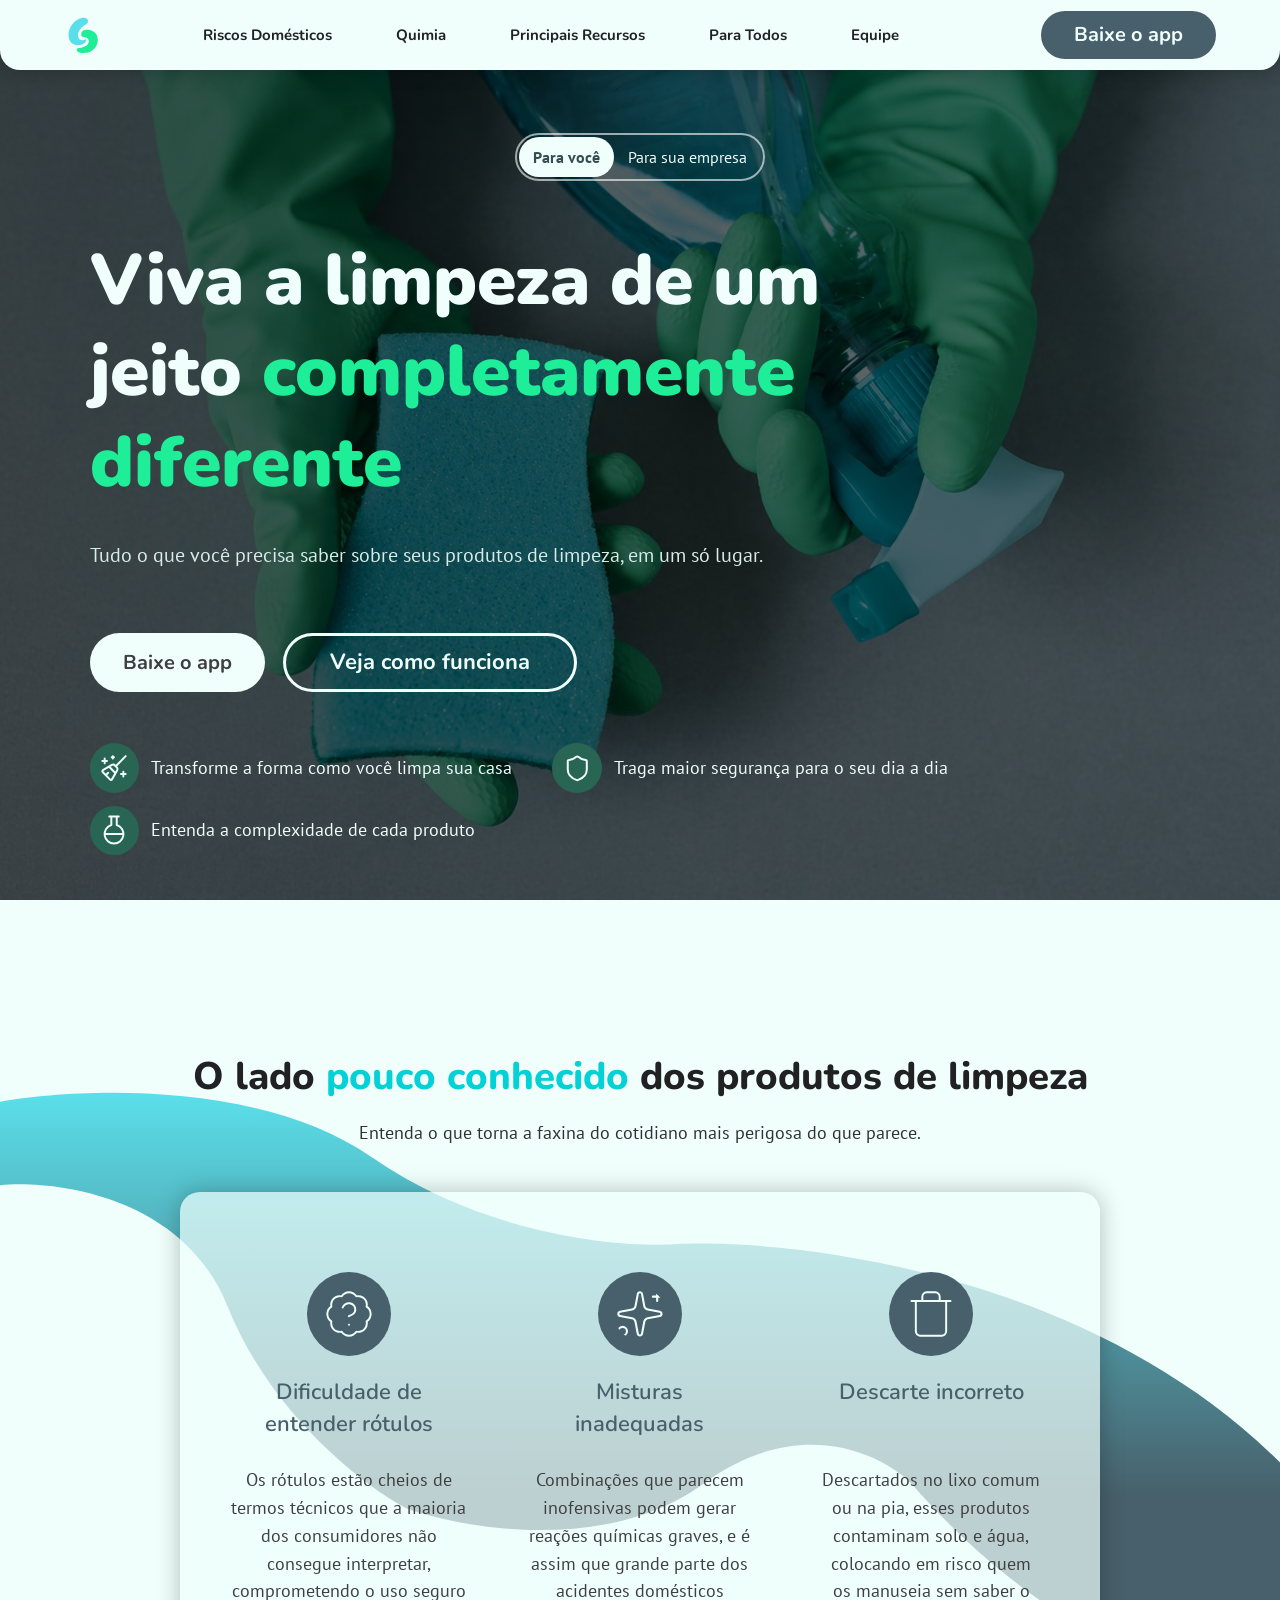
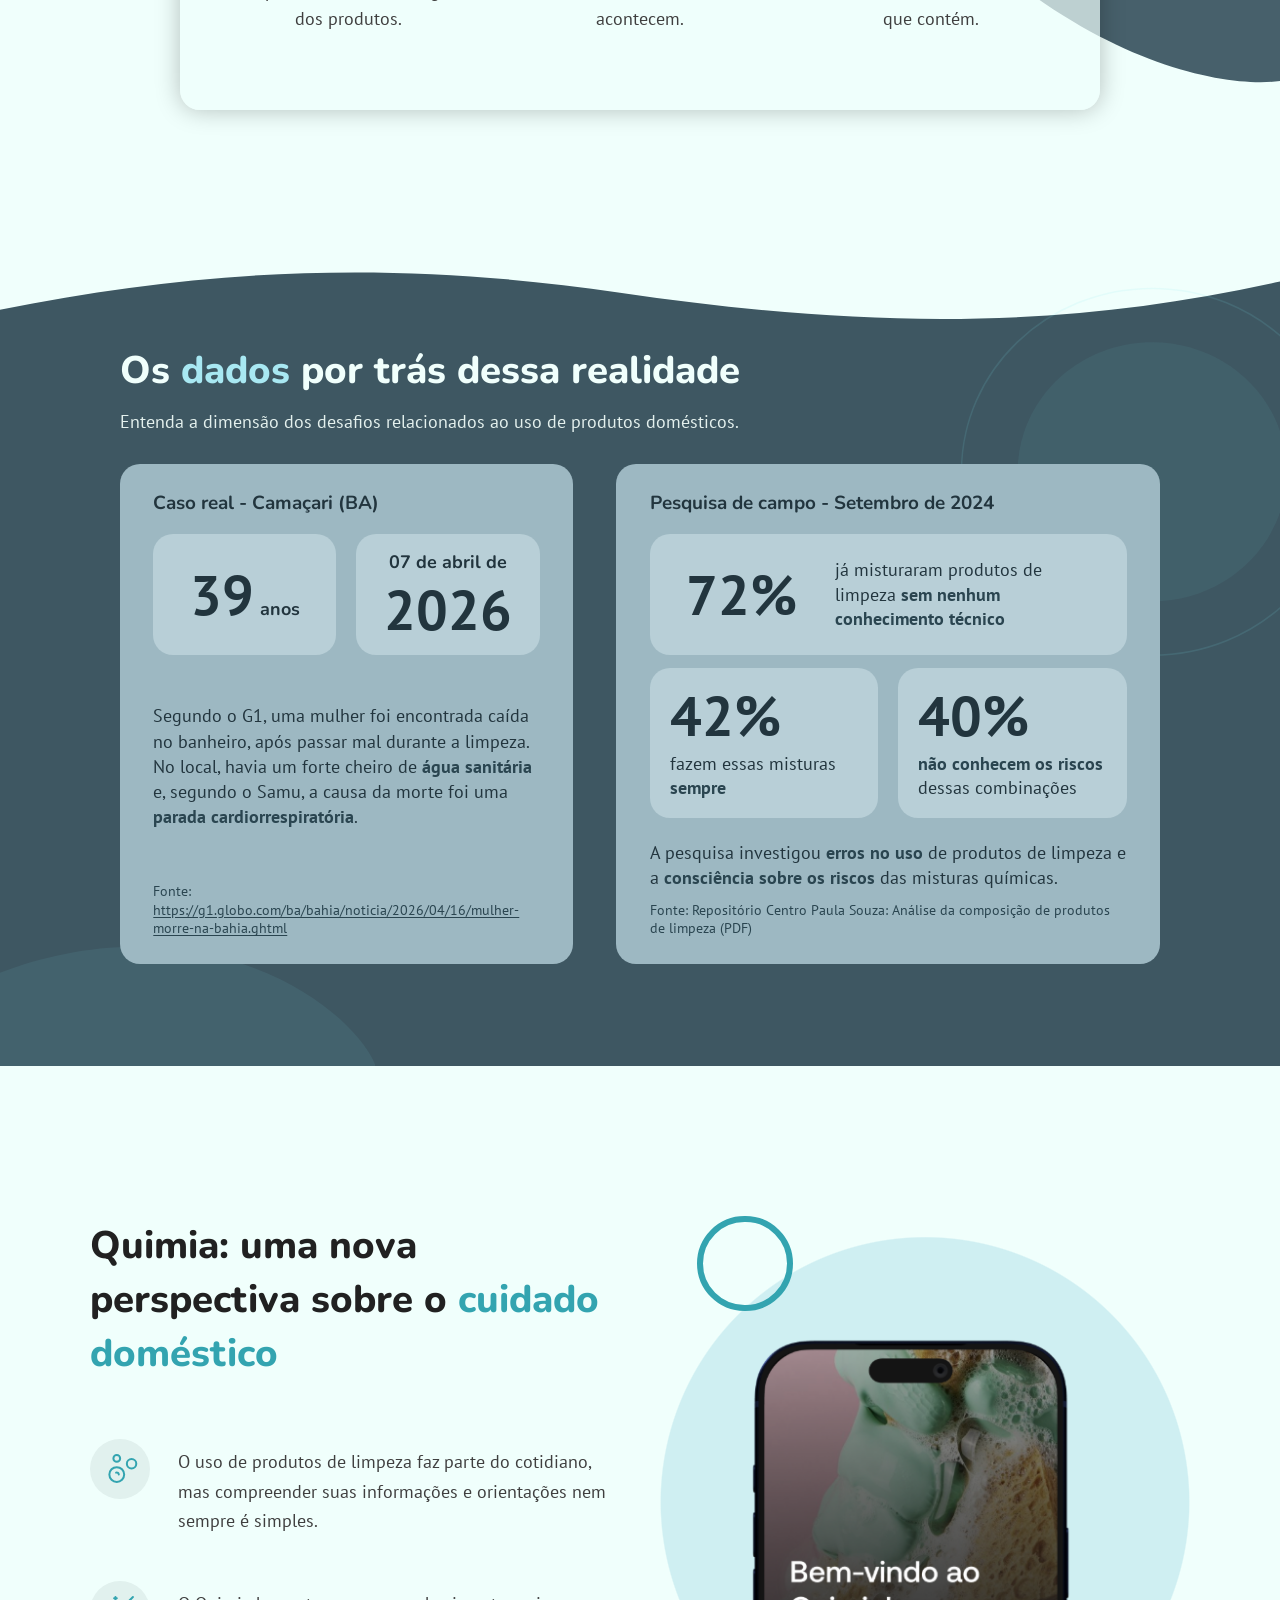
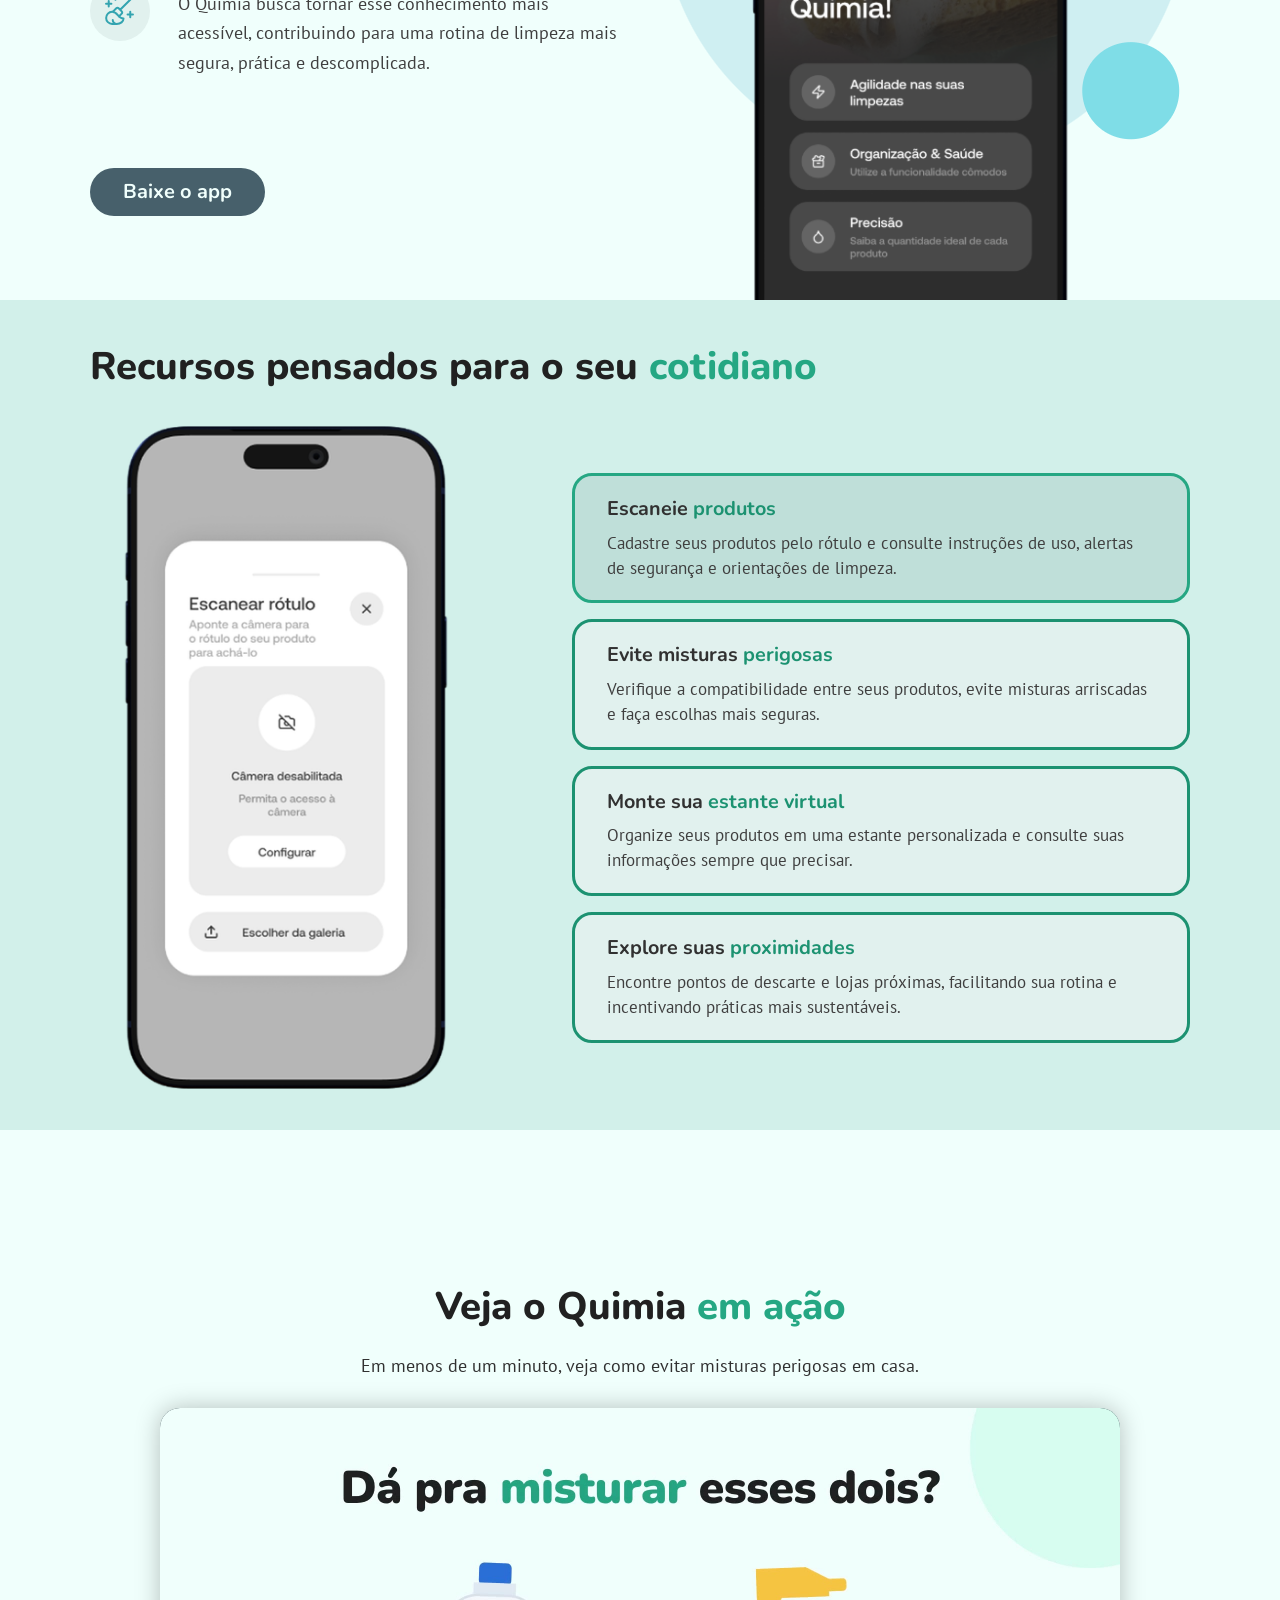
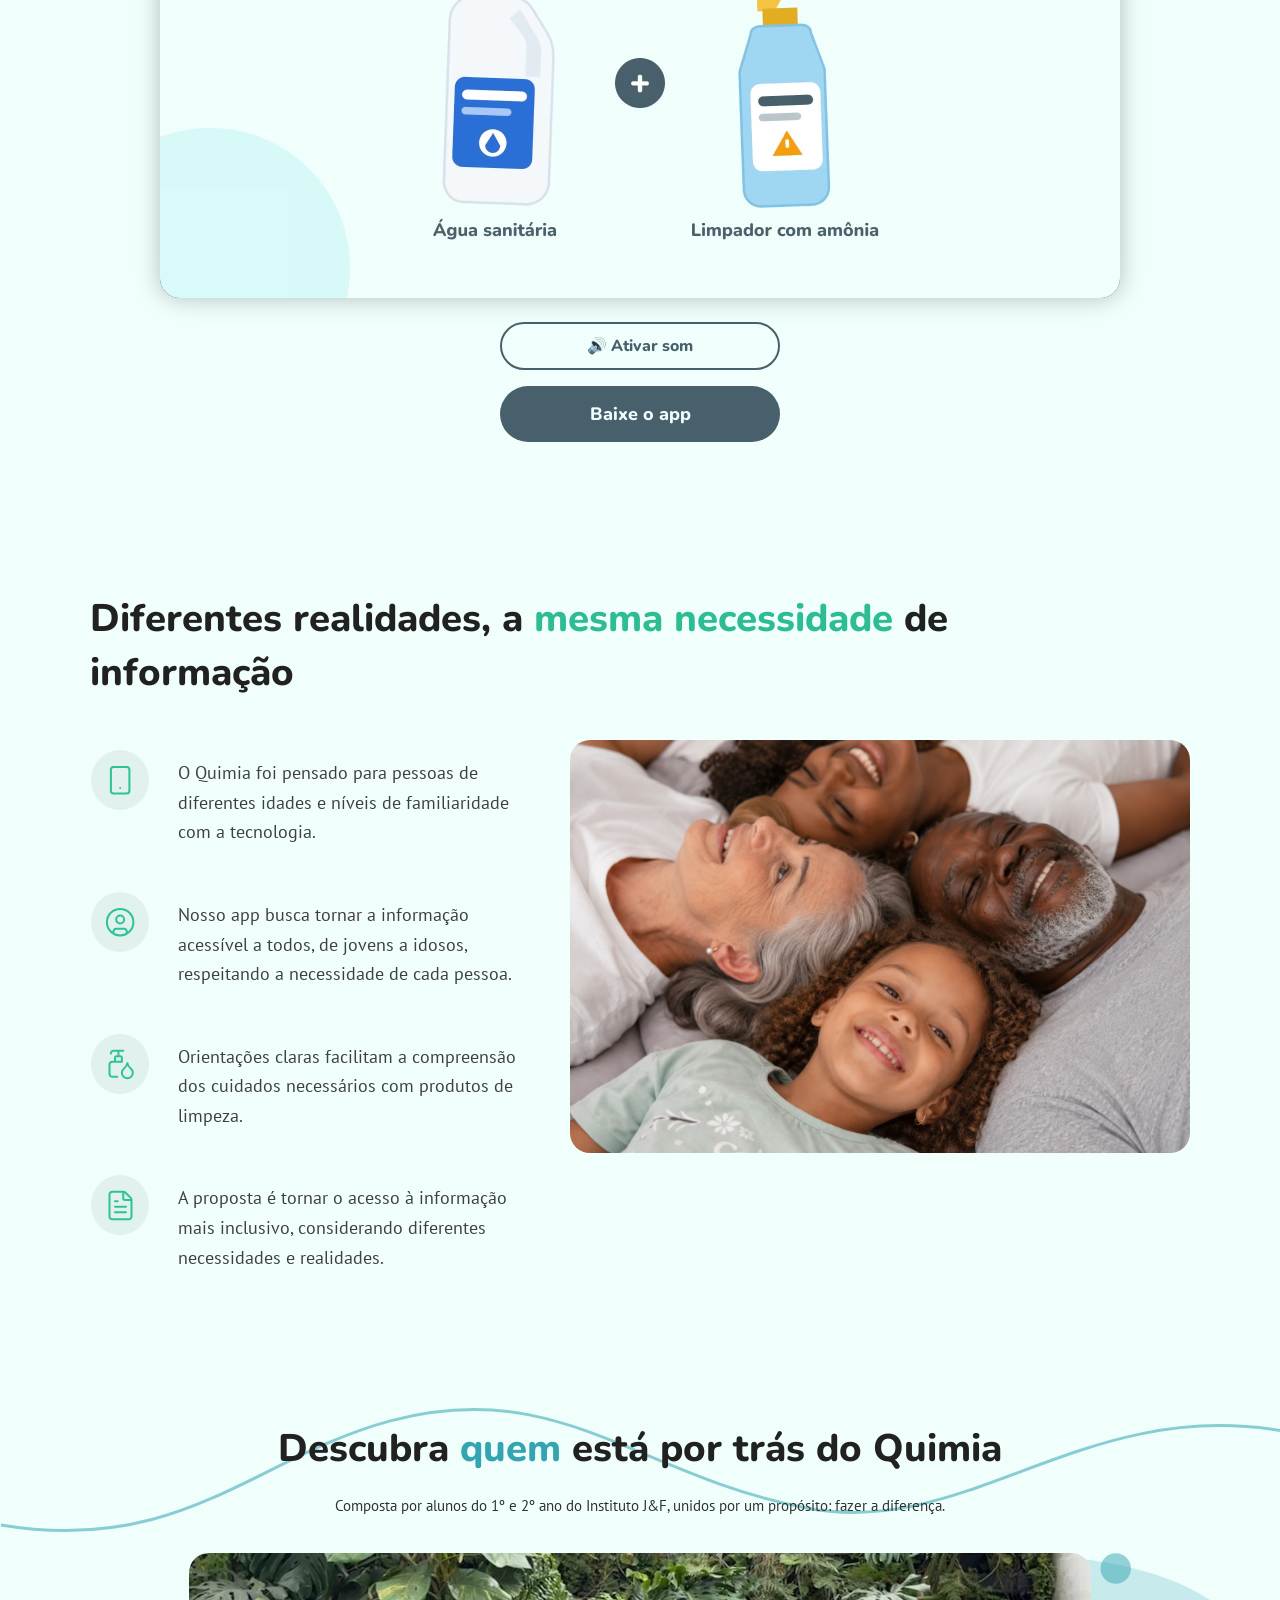
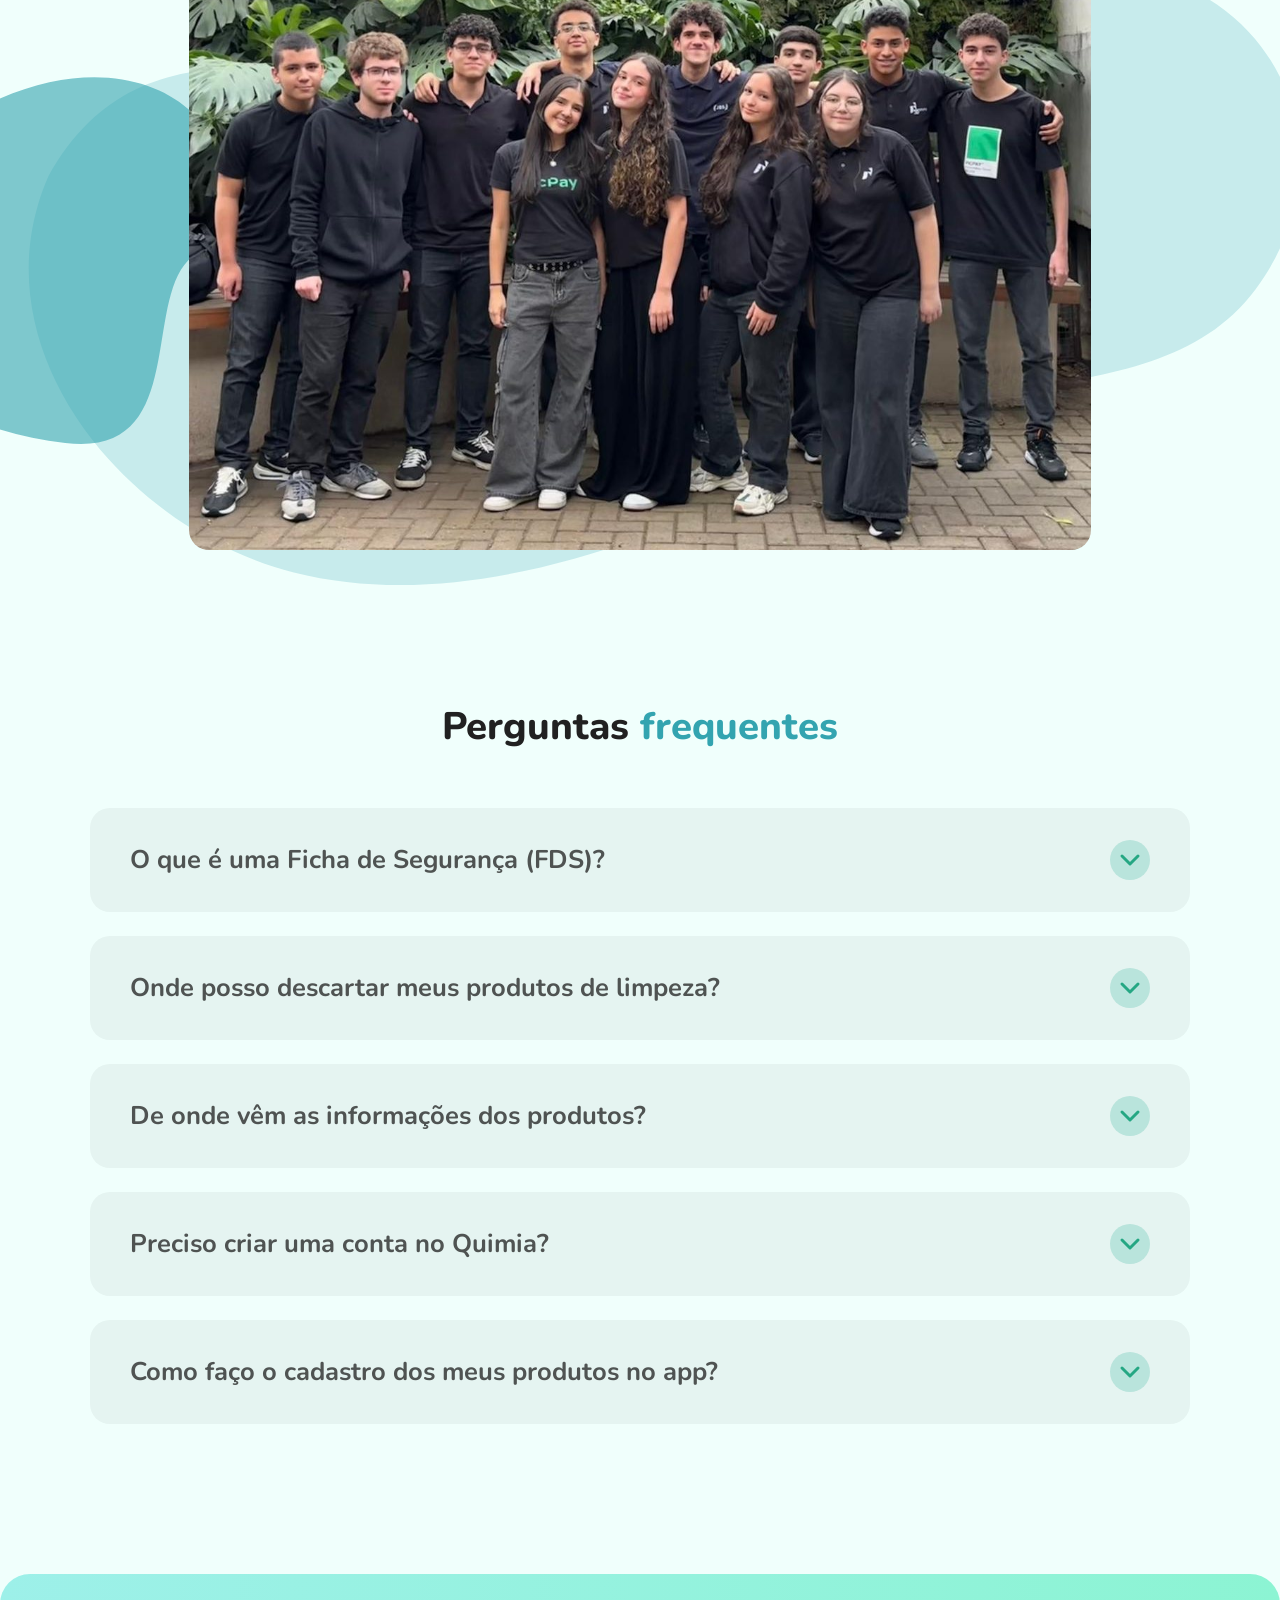
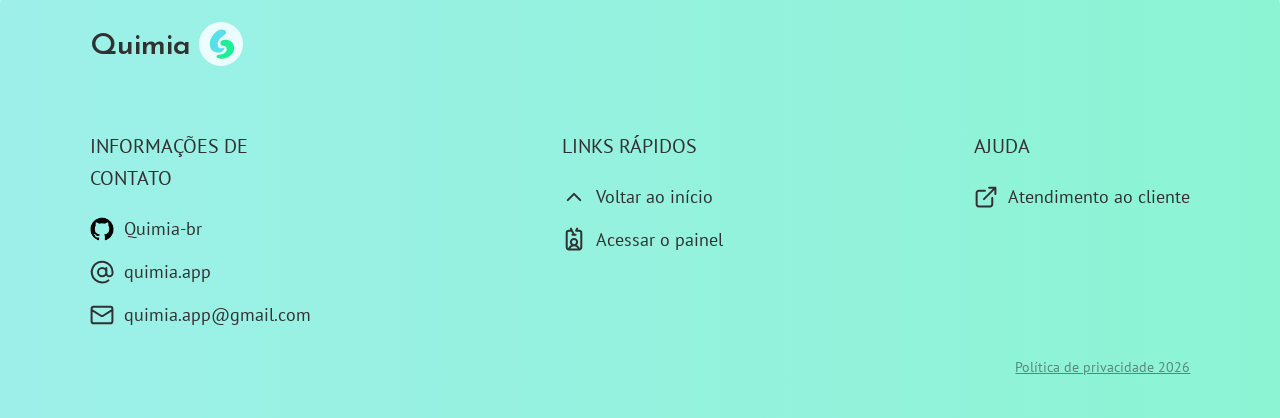
==== site/index.html @ 52b3947e "chore: rename the Landing Page folder to site The site root is now site/. Moved with git mv to keep " ====
<!DOCTYPE html>
<html lang="pt-br">

<head>
  <meta charset="UTF-8">
  <meta name="viewport" content="width=device-width, initial-scale=1.0">
  <meta name="description" content="Quimia: tudo o que você precisa saber sobre seus produtos de limpeza, em um só lugar.">
  <title>Principal - Quimia</title>
  <link rel="icon" type="image/svg+xml" href="assets/user/icons/logo.svg">
  <link rel="preconnect" href="https://fonts.googleapis.com">
  <link rel="preconnect" href="https://fonts.gstatic.com" crossorigin>
  <link href="https://fonts.googleapis.com/css2?family=Nunito:ital,wght@0,200..1000;1,200..1000&family=PT+Sans:ital,wght@0,400;0,700;1,400;1,700&family=Reem+Kufi:wght@400..700&display=swap" rel="stylesheet">
  <link rel="stylesheet" href="css/user.css">
</head>

<body>
  <header>
    <div id="navbar">
      <a href="#home" class="nav-home">
        <img src="assets/user/icons/logo.svg" alt="" id="nav-logo" width="36" height="36">
      </a>
      <nav id="main-nav">
        <ul id="nav-list">
          <li><a href="#purpose" class="nav-link">Riscos Domésticos</a></li>
          <li><a href="#about" class="nav-link">Quimia</a></li>
          <li><a href="#features" class="nav-link">Principais Recursos</a></li>
          <li><a href="#accessibility" class="nav-link">Para Todos</a></li>
          <li><a href="#team" class="nav-link">Equipe</a></li>
          <li class="nav-button-item">
            <a href="#" class="button-default button-dark" data-link="appDownload">Baixe o app</a>
          </li>
        </ul>
      </nav>
        <button type="button" id="menu-toggle" aria-label="Abrir menu" aria-expanded="false" aria-controls="main-nav">
          <svg class="open-icon" viewBox="0 0 24 24" aria-hidden="true"><path d="M4 7h16M4 12h16M4 17h16"/></svg>
          <svg class="close-icon" viewBox="0 0 24 24" aria-hidden="true"><path d="M6 6l12 12M18 6L6 18"/></svg>
        </button>
      </div>
    </header>

  <main id="main-content">
    <section id="home">
      <nav id="audience-switch">
        <a class="audience-button user active" href="#para-voce">Para você</a>
        <a class="audience-button company" href="business.html">Para sua empresa</a>
      </nav>

      <div id="hero-text">
        <h1 id="home-title">Viva a limpeza de um jeito <span class="text-green-light">completamente diferente</span></h1>
        <p class="hero-phrase active">Tudo o que você precisa saber sobre seus produtos de limpeza, em um só lugar
        </p>
        <div class="hero-actions">
          <a href="#" class="button-default button-light" data-link="appDownload">Baixe o app</a>
          <a href="#features" class="button-default button-outline button-large">Veja como funciona</a>
        </div>
      </div>

      <ul id="hero-highlights">
        <li class="hero-highlight">
          <img src="assets/user/icons/frase-inicio-1.svg" alt="" class="hero-highlight-icon" width="50" height="50">
          <p>Transforme a forma como você limpa sua casa</p>
        </li>
        <li class="hero-highlight">
          <img src="assets/user/icons/frase-inicio-2.svg" alt="" class="hero-highlight-icon" width="50" height="50">
          <p>Traga maior segurança para o seu dia a dia</p>
        </li>
        <li class="hero-highlight">
          <img src="assets/user/icons/frase-inicio-3.svg" alt="" class="hero-highlight-icon" width="50" height="50">
          <p>Entenda a complexidade de cada produto</p>
        </li>
      </ul>
    </section>
    <section id="purpose">
      <h2 class="purpose title" id="purpose-title">O lado <span class="text-blue">pouco conhecido</span> dos produtos de limpeza</h2>
      <p class="purpose subtitle">Entenda o que torna a faxina do cotidiano mais perigosa do que parece.</p>
      <ul id="purpose-cards">
        <li class="purpose-card">
            <img src="assets/user/icons/dificuldade.svg" alt="" class="purpose-icon" width="84" height="84">
            <h3 class="purpose-text title">Dificuldade de entender rótulos</h3>
            <p class="purpose-text body">Os rótulos estão cheios de termos técnicos que a maioria dos consumidores não consegue interpretar, comprometendo o uso seguro dos produtos.</p>
        </li>
        <li class="purpose-card">
          <img src="assets/user/icons/misturas-inadequadas.svg" alt="" class="purpose-icon" width="84" height="84">
          <h3 class="purpose-text title">Misturas inadequadas</h3>
          <p class="purpose-text body">Combinações que parecem inofensivas podem gerar reações químicas graves, e é assim que grande parte dos acidentes domésticos acontecem.</p>
        </li>
        <li class="purpose-card">
          <img src="assets/user/icons/descarte-incorreto.svg" alt="" class="purpose-icon" width="84" height="84">
          <h3 class="purpose-text title">Descarte incorreto</h3>
          <p class="purpose-text body">Descartados no lixo comum ou na pia, esses produtos contaminam solo e água, colocando em risco quem os manuseia sem saber o que contém.</p>
        </li>
      </ul>
    </section>
    <section id="data">
      <h2 class="data title" id="data-title">Os <span class="text-sky">dados</span> por trás dessa realidade</h2>
      <p class="data subtitle">Entenda a dimensão dos desafios relacionados ao uso de produtos domésticos.</p>
      <div id="data-cards">
        <article class="data-card data-case" aria-labelledby="data-case-title">
          <h3 class="data-card-title" id="data-case-title">Caso real - Camaçari (BA)</h3>
          <div class="data-stats">
            <p class="data-stat data-stat-age">
              <span class="data-number">39</span>
              <span class="data-unit">anos</span>
            </p>
            <p class="data-stat data-stat-date">
              <time datetime="2026-04-07">
                <span class="data-unit">07 de abril de</span>
                <span class="data-number">2026</span>
              </time>
            </p>
          </div>
          <p class="data-text">Segundo o G1, uma mulher foi encontrada caída no banheiro, após passar mal durante a limpeza. No local, havia um forte cheiro de <strong>água sanitária</strong> e, segundo o Samu, a causa da morte foi uma <strong>parada cardiorrespiratória</strong>.</p>
          <p class="data-source">Fonte: <a href="https://g1.globo.com/ba/bahia/noticia/2026/04/16/mulher-morre-na-bahia.ghtml" target="_blank" rel="noopener noreferrer">https://g1.globo.com/ba/bahia/noticia/2026/04/16/mulher-morre-na-bahia.ghtml</a></p>
        </article>
        <article class="data-card data-survey" aria-labelledby="data-survey-title">
          <h3 class="data-card-title" id="data-survey-title">Pesquisa de campo - Setembro de 2024</h3>
          <div class="data-stats">
            <p class="data-stat data-stat-wide">
              <span class="data-number">72%</span>
              <span class="data-description">já misturaram produtos de limpeza <strong>sem nenhum conhecimento técnico</strong></span>
            </p>
            <p class="data-stat">
              <span class="data-number">42%</span>
              <span class="data-description">fazem essas misturas <strong>sempre</strong></span>
            </p>
            <p class="data-stat">
              <span class="data-number">40%</span>
              <span class="data-description"><strong>não conhecem os riscos</strong> dessas combinações</span>
            </p>
          </div>
          <p class="data-text">A pesquisa investigou <strong>erros no uso</strong> de produtos de limpeza e a <strong>consciência sobre os riscos</strong> das misturas químicas.</p>
          <p class="data-source">Fonte: Repositório Centro Paula Souza: Análise da composição de produtos de limpeza (PDF)</p>
        </article>
      </div>
    </section>
    <section id="about">
      <div id="about-content">
        <h2 id="about-title" class="title">Quimia: uma nova perspectiva sobre o <span class="text-teal">cuidado doméstico</span></h2>
        <ul class="info-list">
          <li class="info-item">
            <img src="assets/user/icons/quimia-bolhas.svg" alt="" class="info-icon" width="60" height="60">
            <p class="about body">O uso de produtos de limpeza faz parte do cotidiano, mas compreender suas informações e orientações nem sempre é simples.</p>
          </li>
          <li class="info-item">
            <img src="assets/user/icons/quimia-limpeza.svg" alt="" class="info-icon" width="60" height="60">
            <p class="about body">O Quimia busca tornar esse conhecimento mais acessível, contribuindo para uma rotina de limpeza mais segura, prática e descomplicada.</p>
          </li>
        </ul>
        <a href="#" class="button-default button-dark" data-link="appDownload">Baixe o app</a>
      </div>
      <div id="about-images">
        <img src="assets/user/images/mockup-boas-vindas.png" alt="Tela de boas-vindas do app Quimia" id="phone-mockup" width="450" height="724">
      </div>
    </section>
    <section id="features">
      <h2 class="features title" id="features-title">Recursos pensados para o seu <span class="text-green-dark">cotidiano</span></h2>
      <div class="feature-showcase">
        <div class="feature-left">
          <div id="feature-panel" role="tabpanel">
            <img src="assets/user/images/tela-escanear.png" alt="Tela de escaneamento de rótulo do app Quimia" class="feature-image active" data-feature="scan" width="360" height="724">
            <img src="assets/user/images/tela-misturas.png" alt="Tela de alerta de mistura perigosa do app Quimia" class="feature-image" data-feature="mixtures" width="360" height="724" aria-hidden="true">
            <img src="assets/user/images/tela-estante.png" alt="Tela da estante virtual do app Quimia" class="feature-image" data-feature="shelf" width="360" height="724" aria-hidden="true">
            <img src="assets/user/images/tela-proximidades.png" alt="Tela de pontos de descarte e lojas próximas do app Quimia" class="feature-image" data-feature="nearby" width="360" height="724" aria-hidden="true">
          </div>
        </div>
        <div class="feature-right" role="tablist" aria-label="Recursos do Quimia" aria-orientation="vertical">
          <button type="button" class="feature-card active" id="feature-tab-scan" role="tab" aria-selected="true" aria-controls="feature-panel" data-feature="scan">
            <span class="feature-text">
              <span class="feature title">Escaneie <span class="text-green-deep">produtos</span></span>
              <span class="feature body">Cadastre seus produtos pelo rótulo e consulte instruções de uso, alertas de segurança e orientações de limpeza.</span>
            </span>
          </button>
          <button type="button" class="feature-card" id="feature-tab-mixtures" role="tab" aria-selected="false" aria-controls="feature-panel" data-feature="mixtures" tabindex="-1">
            <span class="feature-text">
              <span class="feature title">Evite misturas <span class="text-green-deep">perigosas</span></span>
              <span class="feature body">Verifique a compatibilidade entre seus produtos, evite misturas arriscadas e faça escolhas mais seguras.</span>
            </span>
          </button>
          <button type="button" class="feature-card" id="feature-tab-shelf" role="tab" aria-selected="false" aria-controls="feature-panel" data-feature="shelf" tabindex="-1">
            <span class="feature-text">
              <span class="feature title">Monte sua <span class="text-green-deep">estante virtual</span></span>
              <span class="feature body">Organize seus produtos em uma estante personalizada e consulte suas informações sempre que precisar.</span>
            </span>
          </button>
          <button type="button" class="feature-card" id="feature-tab-nearby" role="tab" aria-selected="false" aria-controls="feature-panel" data-feature="nearby" tabindex="-1">
            <span class="feature-text">
              <span class="feature title">Explore suas <span class="text-green-deep">proximidades</span></span>
              <span class="feature body">Encontre pontos de descarte e lojas próximas, facilitando sua rotina e incentivando práticas mais sustentáveis.</span>
            </span>
          </button>
        </div>
      </div>
    </section>
    <section id="demo">
      <h2 class="demo title" id="demo-title">Veja o Quimia <span class="text-green-dark">em ação</span></h2>
      <p class="demo subtitle">Em menos de um minuto, veja como evitar misturas perigosas em casa.</p>
      <div class="quimia-video">
        <video id="quimiaVideo" autoplay muted loop playsinline preload="metadata" poster="assets/user/images/capa-desktop.jpg" aria-label="Demonstração do app Quimia" width="1920" height="980">
          <source src="assets/user/videos/quimia-demo-com-voz-desktop.mp4" type="video/mp4">
          <track kind="captions" src="assets/user/videos/quimia-legenda.vtt" srclang="pt-BR" label="Português">
        </video>
      </div>
      <div class="demo-actions">
        <button id="quimiaSom" class="demo-button demo-button-secondary" type="button" aria-pressed="false">&#128266; Ativar som</button>
        <!-- TODO: substituir o href pelo link de download do app -->
        <a href="#" class="demo-button demo-button-primary" data-link="appDownload">
          Baixe o app
        </a>
      </div>
    </section>
    <section id="accessibility">
      <h2 class="accessibility title" id="accessibility-title">Diferentes realidades, a <span class="text-green">mesma necessidade</span> de informação</h2>
      <div class="accessibility-content">
        <ul class="info-list">
          <li class="info-item">
            <img src="assets/user/icons/para-todos-celular.svg" alt="" class="info-icon" width="60" height="60">
            <p class="accessibility body">O Quimia foi pensado para pessoas de diferentes idades e níveis de familiaridade com a tecnologia.</p>
          </li>
          <li class="info-item">
            <img src="assets/user/icons/para-todos-usuario.svg" alt="" class="info-icon" width="60" height="60">
            <p class="accessibility body">Nosso app busca tornar a informação acessível a todos, de jovens a idosos, respeitando a necessidade de cada pessoa.</p>
          </li>
          <li class="info-item">
            <img src="assets/user/icons/para-todos-orientacoes.svg" alt="" class="info-icon" width="60" height="60">
            <p class="accessibility body">Orientações claras facilitam a compreensão dos cuidados necessários com produtos de limpeza.</p>
          </li>
          <li class="info-item">
            <img src="assets/user/icons/para-todos-inclusao.svg" alt="" class="info-icon" width="60" height="60">
            <p class="accessibility body">A proposta é tornar o acesso à informação mais inclusivo, considerando diferentes necessidades e realidades.</p>
          </li>
        </ul>
        <img src="assets/user/images/para-todos.webp" alt="Família de diferentes idades e origens deitada lado a lado, sorrindo" class="accessibility-image" width="1536" height="1024" loading="lazy">
      </div>
    </section>
    <section id="team">
      <div id="team-box">
        <h2 class="team title" id="team-title">Descubra <span class="text-teal">quem</span> está por trás do Quimia</h2>
        <p class="team subtitle">Composta por alunos do 1º e 2º ano do Instituto J&amp;F, unidos por um propósito: fazer a diferença.</p>
        <div class="team-photo-wrapper">
          <img src="assets/user/images/equipe.jpg" alt="Equipe do Quimia reunida em frente a um jardim vertical" id="team-photo" width="1280" height="847" loading="lazy">
        </div>
      </div>
    </section>
    <section id="faq" aria-labelledby="faq-title">
      <h2 class="title" id="faq-title">Perguntas <span class="text-teal">frequentes</span></h2>
      <ul id="faq-list">
        <li class="faq-item">
          <h3 class="faq-heading">
            <button type="button" class="faq-button" id="faq-question-1" aria-expanded="false" aria-controls="faq-answer-1">
              <span class="faq-question">O que é uma Ficha de Segurança (FDS)?</span>
              <img src="assets/user/icons/chevron-down.svg" alt="" class="faq-icon" width="40" height="40">
            </button>
          </h3>
          <div class="faq-answer" id="faq-answer-1" role="region" aria-labelledby="faq-question-1" inert>
            <p>A Ficha com Dados de Segurança (FDS) é um documento que reúne informações sobre os perigos de um produto químico, seus cuidados de manuseio, armazenamento, medidas de proteção e procedimentos de emergência. No Quimia, ela serve como fonte de informações para orientar o uso seguro dos produtos.</p>
          </div>
        </li>
        <li class="faq-item">
          <h3 class="faq-heading">
            <button type="button" class="faq-button" id="faq-question-2" aria-expanded="false" aria-controls="faq-answer-2">
              <span class="faq-question">Onde posso descartar meus produtos de limpeza?</span>
              <img src="assets/user/icons/chevron-down.svg" alt="" class="faq-icon" width="40" height="40">
            </button>
          </h3>
          <div class="faq-answer" id="faq-answer-2" role="region" aria-labelledby="faq-question-2" inert>
            <p>No app, a função “Explore suas proximidades” mostra pontos de descarte e lojas próximas de você. O descarte correto evita que esses produtos contaminem solo e água, assim contribuem para um mundo mais sustentável.</p>
          </div>
        </li>
        <li class="faq-item">
          <h3 class="faq-heading">
            <button type="button" class="faq-button" id="faq-question-3" aria-expanded="false" aria-controls="faq-answer-3">
              <span class="faq-question">De onde vêm as informações dos produtos?</span>
              <img src="assets/user/icons/chevron-down.svg" alt="" class="faq-icon" width="40" height="40">
            </button>
          </h3>
          <div class="faq-answer" id="faq-answer-3" role="region" aria-labelledby="faq-question-3" inert>
            <p>As informações vêm das empresas que fabricam os produtos e são validadas por elas, a partir de materiais como as Fichas com Dados de Segurança (FDSs). Assim, o que você consulta no app vem de quem conhece o produto.</p>
          </div>
        </li>
        <li class="faq-item">
          <h3 class="faq-heading">
            <button type="button" class="faq-button" id="faq-question-4" aria-expanded="false" aria-controls="faq-answer-4">
              <span class="faq-question">Preciso criar uma conta no Quimia?</span>
              <img src="assets/user/icons/chevron-down.svg" alt="" class="faq-icon" width="40" height="40">
            </button>
          </h3>
          <div class="faq-answer" id="faq-answer-4" role="region" aria-labelledby="faq-question-4" inert>
            <p>Sim! Para acessar os recursos personalizados do Quimia, é necessário criar uma conta na plataforma. Com ela, você poderá utilizar as funcionalidades disponíveis para consultar informações sobre produtos de limpeza, compreender seus riscos e cuidados de uso e encontrar orientações que contribuam para uma utilização mais segura. Basta realizar o cadastro com as informações solicitadas e acessar a plataforma com sua conta.</p>
          </div>
        </li>
        <li class="faq-item">
          <h3 class="faq-heading">
            <button type="button" class="faq-button" id="faq-question-5" aria-expanded="false" aria-controls="faq-answer-5">
              <span class="faq-question">Como faço o cadastro dos meus produtos no app?</span>
              <img src="assets/user/icons/chevron-down.svg" alt="" class="faq-icon" width="40" height="40">
            </button>
          </h3>
          <div class="faq-answer" id="faq-answer-5" role="region" aria-labelledby="faq-question-5" inert>
            <p>Aponte a câmera do celular para o rótulo do produto para encontrá-lo no Quimia, ou escolha uma foto da galeria. Depois, consulte instruções de uso, alertas de segurança e orientações de limpeza. Para usar a câmera, é preciso permitir o acesso nas configurações do aparelho.</p>
          </div>
        </li>
      </ul>
    </section>
  </main>
  <footer>
    <div id="footer-brand">
      <p class="footer-brand-name">Quimia</p>
      <img src="assets/user/icons/logo.svg" alt="" id="footer-logo" width="44" height="44">
    </div>
    <div id="footer-body">
      <div id="contact-info">
        <h2 class="footer-title">Informações de contato</h2>
        <ul id="contact-links">
          <li id="github">
            <a href="https://github.com/Quimia-br" class="body" target="_blank" rel="noopener noreferrer">
              <img src="assets/user/icons/github.svg" alt="" class="footer-icon" width="24" height="24">
            Quimia-br
            </a>
          </li>
          <li id="instagram">
            <a href="https://www.instagram.com/quimia.app/" class="body" target="_blank" rel="noopener noreferrer">
              <img src="assets/user/icons/arroba.svg" alt="" class="footer-icon" width="24" height="24">
            quimia.app
            </a>
          </li>
          <li id="email">
            <a href="mailto:quimia.app@gmail.com?subject=Entrar%20em%20Contato&body=Ol%C3%A1%2C%20tudo%20bem%3F" class="body">
              <img src="assets/user/icons/email.svg" alt="" class="footer-icon" width="24" height="24">
            quimia.app@gmail.com
            </a>
          </li>
        </ul>
      </div>
      <div id="quick-links">
        <h2 class="footer-title">Links rápidos</h2>
        <ul class="footer-links">
          <li>
            <a href="#home" class="body">
              <img src="assets/user/icons/voltar-inicio.svg" alt="" class="footer-icon" width="24" height="24">
            Voltar ao início
            </a>
          </li>
          <li>
            <a href="https://quimia.tech/admin" class="body">
              <img src="assets/user/icons/area-restrita.svg" alt="" class="footer-icon" width="24" height="24">
            Acessar o painel
            </a>
          </li>
        </ul>
      </div>
      <div id="help">
        <h2 class="footer-title">Ajuda</h2>
        <div id="support">
          <a href="support.html" class="body">
            <img src="assets/user/icons/atendimento-cliente.svg" alt="" class="footer-icon" width="24" height="24">
          Atendimento ao cliente
          </a>
        </div>
      </div>
    </div>
    <a href="privacy.html" id="privacy-policy">Política de privacidade 2026</a>
  </footer>
  <!-- Pop-up de download: abrir com downloadModal.showModal() e fechar com downloadModal.close() -->
  <dialog id="downloadModal" class="download-modal" aria-labelledby="download-modal-title">
    <div class="download-modal-accent"></div>
    <button type="button" id="downloadModalClose" class="download-modal-close" aria-label="Fechar">
      <img src="assets/user/icons/fechar.svg" alt="" width="24" height="24">
    </button>
    <div class="download-modal-content">
      <div class="download-modal-header">
        <h2 id="download-modal-title" class="download-modal-title">Baixe o Quimia</h2>
        <p class="download-modal-text">Aponte a câmera do celular para o QR code ou escolha sua loja.</p>
      </div>
      <div class="download-modal-qr">
        <!-- Contêiner do QR code: o JS desenha o QR aqui dentro e substitui a imagem de exemplo -->
        <div id="downloadQr" class="download-modal-qr-box">
          <img src="assets/user/images/qr-code-placeholder.svg" alt="QR code para baixar o app Quimia" width="206" height="206">
        </div>
        <p class="download-modal-qr-caption">Escaneie com a câmera do celular</p>
      </div>
      <div class="download-modal-stores">
        <a href="#" id="downloadAppStore" class="download-modal-store" target="_blank" rel="noopener noreferrer">
          <img src="assets/user/images/selo-app-store.svg" alt="Baixar na App Store" width="155" height="52">
        </a>
        <a href="#" id="downloadPlayStore" class="download-modal-store" target="_blank" rel="noopener noreferrer">
          <img src="assets/user/images/selo-google-play.svg" alt="Disponível no Google Play" width="175" height="52">
        </a>
      </div>
    </div>
  </dialog>
  <script src="js/vendor/qrcode.min.js"></script>
  <script src="js/store-links.js"></script>
  <script src="js/download-modal.js"></script>
  <script src="js/user.js"></script>
</body>

</html>
---- site/css/user.css ----
/* Using :root */
:root {
  --font-title: "Nunito", sans-serif;
  --font-body: "PT Sans", sans-serif;
  --font-brand: "Reem Kufi", sans-serif;

  --color-title: #212121;
  --color-subtitle: #313131;
  --color-body: #3F3F3F;

  --color-nav-hover: #457285;
  --color-nav-active: #388AC9;

  --mint-white: #F0FFFC;

  --palette-green-1: #1EEE97;
  --palette-green-2: #00DC9D;
  --palette-green-3: #2DBC93;
  --palette-green-4: #2EC298;
  --palette-green-5: #25A783;
  --palette-green-6: #1C9271;
  --palette-green-7: #296553;

  --palette-blue-1: #4CF1FF;
  --palette-blue-2: #5ADFDA;
  --palette-blue-3: #02D1D6;
  --palette-blue-4: #33A4B0;
  --palette-blue-5: #7FC2DD;
  --palette-blue-6: #7FDDE7;
  --palette-blue-7: #2B97A8;

  --palette-slate-1: #47606B;
  --palette-slate-2: #3E5762;
  --palette-slate-3: #4E6C79;
  --palette-slate-4: #628492;
  --palette-slate-5: #22353E;
  --palette-slate-hover: #5B7884;

  --surface-mint: #E1F1EE;
  --surface-feature-hover: #D0E7E3;
  --surface-features: #D2F0EA;
  --surface-feature-active: #BFDFD9;
  --surface-about-circle: #CFEFF2;
  --surface-logo: #ECFDFF;

  --navbar-height: 70px;
  --viewport-height: 100vh;
  --section-available: calc(var(--viewport-height) - var(--navbar-height));
  --title-size: clamp(26px, min(3vw, 5.2vh), 40px);
  --section-spacing: clamp(112px, 12vw, 150px);
  --section-spacing-half: calc(var(--section-spacing) / 2);
  --page-gutter: clamp(20px, 7vw, 100px);
  --content-max: 1240px;
  --section-padding-inline: max(var(--page-gutter), calc((100% - var(--content-max)) / 2));

  --radius-card: 20px;
  --radius-pill: 999px;
  --shadow-navbar: 0 0 20px rgba(0, 0, 0, 0.25);
  --shadow-soft: 0 0 25px rgba(0, 0, 0, 0.25);
  --transition-base: 0.3s ease;
  --transition-slow: 0.5s ease;
}

@supports (height: 100svh) {

  :root {
    --viewport-height: 100svh;
  }
}

.nunito-400 {
  font-family: "Nunito", sans-serif;
  font-optical-sizing: auto;
  font-weight: 400;
  font-style: normal;
}

.nunito-700 {
  font-family: "Nunito", sans-serif;
  font-optical-sizing: auto;
  font-weight: 700;
  font-style: normal;
}

.pt-sans-regular {
  font-family: "PT Sans", sans-serif;
  font-weight: 400;
  font-style: normal;
}

.pt-sans-bold {
  font-family: "PT Sans", sans-serif;
  font-weight: 700;
  font-style: normal;
}

.pt-sans-regular-italic {
  font-family: "PT Sans", sans-serif;
  font-weight: 400;
  font-style: italic;
}

.pt-sans-bold-italic {
  font-family: "PT Sans", sans-serif;
  font-weight: 700;
  font-style: italic;
}

.reem-kufi-400 {
  font-family: "Reem Kufi", sans-serif;
  font-optical-sizing: auto;
  font-weight: 400;
  font-style: normal;
}

.nunito {
  font-family: var(--font-title);
}

*,
*::before,
*::after {
  margin: 0;
  padding: 0;
  box-sizing: border-box;
}

html {
  scrollbar-color: var(--palette-slate-4) var(--mint-white);
  scroll-behavior: smooth;
  scroll-padding-top: var(--navbar-height);
  -webkit-text-size-adjust: 100%;
  text-size-adjust: 100%;
}

body {
  font-family: var(--font-body);
  line-height: 1.5;
  color: var(--color-body);
  background-color: var(--mint-white);
  -webkit-font-smoothing: antialiased;
}

img,
svg,
video {
  display: block;
  max-width: 100%;
}

img {
  height: auto;
}

ul {
  list-style: none;
}

a {
  color: inherit;
}

button {
  font: inherit;
  color: inherit;
}

h1,
h2,
h3 {
  line-height: 1.3;
}

.body {
  font-size: clamp(15px, min(1.4vw, 2.3vh), 20px);
  line-height: 1.65;
  color: var(--color-body);
}

.subtitle {
  font-size: clamp(16px, 1.4vw, 20px);
  color: var(--color-subtitle);
}

.title {
  font-family: var(--font-title);
  font-size: var(--title-size);
  font-weight: 800;
  line-height: 1.4;
  color: var(--color-title);
}

.text-blue {
  color: var(--palette-blue-3);
}

.text-green {
  color: var(--palette-green-3);
}

.text-green-light {
  color: var(--palette-green-1);
}

.text-green-dark {
  color: var(--palette-green-5);
}

.text-green-deep {
  color: var(--palette-green-6);
}

.text-teal {
  color: var(--palette-blue-4);
}

.text-sky {
  color: var(--palette-blue-5);
}

.skip-link {
  position: absolute;
  top: -100px;
  left: 16px;
  z-index: 1100;
  padding: 10px 16px;
  font-family: var(--font-title);
  font-weight: 700;
  color: var(--mint-white);
  text-decoration: none;
  background-color: var(--palette-slate-1);
  border-radius: 8px;
}

.skip-link:focus {
  top: 16px;
}

a:focus-visible,
button:focus-visible {
  outline: 3px solid var(--color-nav-active);
  outline-offset: 3px;
}

.button-default {
  display: inline-flex;
  align-items: center;
  justify-content: center;
  min-height: 48px;
  padding: 8px 30px;
  font-family: var(--font-title);
  font-size: 20px;
  font-weight: 700;
  line-height: 1.2;
  text-align: center;
  text-decoration: none;
  white-space: nowrap;
  border: 3px solid transparent;
  border-radius: var(--radius-pill);
  cursor: pointer;
  transition: background-color var(--transition-base), border-color var(--transition-base), color var(--transition-base);
}

.button-default[aria-disabled="true"] {
  cursor: not-allowed;
}

.button-large {
  min-height: clamp(48px, 6.6vh, 60px);
  padding-inline: 44px;
  font-size: clamp(18px, 2.6vh, 22px);
}

.button-dark {
  color: var(--mint-white);
  background-color: var(--palette-slate-1);
}

.button-dark:hover {
  background-color: var(--palette-slate-hover);
}

.button-light {
  color: var(--color-body);
  background-color: var(--mint-white);
}

.button-light:hover {
  background-color: var(--palette-blue-5);
}

.button-outline {
  color: var(--mint-white);
  background-color: transparent;
  border-color: var(--mint-white);
}

.button-outline:hover {
  color: var(--palette-blue-5);
  border-color: var(--palette-blue-5);
}

.info-list {
  display: flex;
  flex-direction: column;
  gap: clamp(20px, 5vh, 64px);
}

.info-item {
  display: flex;
  align-items: flex-start;
  gap: 28px;
}

.info-icon {
  flex-shrink: 0;
  width: 60px;
  height: 60px;
}

.info-item .body {
  padding-top: 8px;
}

header {
  width: 100%;
}

#navbar {
  position: fixed;
  top: 0;
  left: 0;
  z-index: 1000;
  display: flex;
  align-items: center;
  gap: 24px;
  width: 100%;
  height: var(--navbar-height);
  padding: 0 64px;
  background-color: var(--mint-white);
  border-radius: 0 0 20px 20px;
  box-shadow: var(--shadow-navbar);
}

.nav-home {
  display: flex;
  flex-shrink: 0;
  border-radius: 8px;
}

#nav-logo {
  width: 36px;
  height: 36px;
}

#main-nav {
  flex: 1;
  align-self: stretch;
  display: flex;
  align-items: center;
}

#nav-list {
  display: flex;
  align-items: center;
  gap: clamp(24px, 5vw, 86px);
  width: 100%;
}

#nav-list > li:first-child {
  margin-left: auto;
}

#nav-list .nav-button-item {
  margin-left: auto;
}

.nav-link {
  display: inline-block;
  padding: 8px 0;
  font-family: var(--font-title);
  font-size: 15px;
  font-weight: 700;
  color: var(--color-title);
  text-decoration: none;
  white-space: nowrap;
  transition: color var(--transition-base);
}

@media (hover: hover) {

  #nav-list .nav-link:hover {
    color: var(--color-nav-hover);
  }
}

#menu-toggle {
  display: none;
}

#home {
  display: flex;
  flex-direction: column;
  min-height: var(--viewport-height);
  margin-bottom: var(--section-spacing-half);
  padding: calc(var(--navbar-height) + clamp(32px, 7vh, 80px)) var(--section-padding-inline) clamp(24px, 5vh, 60px);
  color: var(--mint-white);
  background:
    linear-gradient(90deg, rgba(0, 0, 0, 0.69), rgba(0, 0, 0, 0.56)),
    url("../assets/user/images/background-tela-inicial.jpg") center / cover no-repeat;
  background-color: var(--palette-slate-2);
}

#audience-switch {
  display: flex;
  align-items: center;
  width: fit-content;
  margin: 0 auto;
  padding: 2px;
  border: 2px solid rgba(255, 255, 255, 0.6);
  border-radius: var(--radius-pill);
}

.audience-button {
  padding: 9px 14px;
  font-size: 16px;
  line-height: 1.4;
  color: var(--mint-white);
  text-decoration: none;
  white-space: nowrap;
  background-color: transparent;
  border-radius: var(--radius-pill);
}

.audience-button.active {
  font-weight: 700;
  color: #374C51;
  background-color: var(--mint-white);
}

#hero-text {
  max-width: 820px;
  margin-top: clamp(24px, 6vh, 72px);
}

h1 {
  font-family: var(--font-title);
  font-size: clamp(36px, min(5.6vw, 7.9vh), 76px);
  font-weight: 900;
  line-height: 1.28;
}

#hero-text p {
  display: grid;
  margin-top: clamp(14px, 3.5vh, 40px);
  font-size: clamp(16px, min(1.6vw, 2.5vh), 22px);
  line-height: 1.45;
  color: #D8ECE8;
}

.hero-phrase {
  grid-area: 1 / 1;
  opacity: 0;
  filter: blur(2px);
  transition: opacity 0.4s ease, filter 0.4s ease;
}

.hero-phrase.active {
  opacity: 1;
  filter: blur(0);
  transition-delay: 0.4s;
}

.hero-actions {
  display: flex;
  flex-wrap: wrap;
  gap: 18px;
  margin-top: clamp(28px, 7vh, 88px);
}

#hero-highlights {
  display: grid;
  grid-template-columns: repeat(2, minmax(0, max-content));
  align-content: start;
  gap: clamp(8px, 1.4vh, 14px) 40px;
  margin-top: auto;
  padding-top: clamp(20px, 4vh, 64px);
}

.hero-highlight {
  display: flex;
  align-items: center;
  gap: 12px;
  font-size: clamp(15px, min(1.4vw, 2.3vh), 20px);
  line-height: 1.35;
}

.hero-highlight-icon {
  flex-shrink: 0;
  width: clamp(36px, 5.5vh, 50px);
  height: clamp(36px, 5.5vh, 50px);
}

#purpose {
  position: relative;
  isolation: isolate;
  overflow: hidden;
  display: flex;
  flex-direction: column;
  align-items: center;
  padding: var(--section-spacing-half) var(--section-padding-inline);
  text-align: center;
}

#purpose::before {
  content: "";
  position: absolute;
  top: 13%;
  left: 0;
  z-index: -1;
  width: 100%;
  height: 75%;
  background: url("../assets/user/images/onda-riscos.svg") center / 100% 100% no-repeat;
  pointer-events: none;
}

.purpose.subtitle {
  margin-top: clamp(10px, 1.8vh, 16px);
}

#purpose-cards {
  display: grid;
  grid-template-columns: repeat(3, minmax(0, 1fr));
  column-gap: clamp(28px, 3.6vw, 56px);
  width: 100%;
  max-width: 920px;
  margin-top: clamp(24px, 5vh, 56px);
  padding: calc(clamp(32px, 5.8vh, 64px) + clamp(0px, (100vh - 690px) * 0.45, 28px)) clamp(28px, 3.6vw, 56px) calc(clamp(30px, 5.4vh, 60px) + clamp(0px, (100vh - 690px) * 0.45, 28px));
  background-color: rgba(240, 255, 252, 0.7);
  border-radius: var(--radius-card);
  box-shadow: var(--shadow-soft);
}

.purpose-card {
  display: grid;
  grid-row: span 3;
  grid-template-rows: subgrid;
  justify-items: center;
  align-content: start;
}

.purpose-icon {
  width: clamp(64px, 9.5vh, 84px);
  height: clamp(64px, 9.5vh, 84px);
  padding: clamp(12px, 1.8vh, 16px);
  background-color: var(--palette-slate-1);
  border-radius: 50%;
  transition: background-color var(--transition-slow);
}

.purpose-text.title {
  max-width: 9em;
  margin-top: clamp(14px, 2.4vh, 22px);
  font-size: clamp(19px, 2.6vh, 22px);
  font-weight: 600;
  line-height: 1.45;
  text-wrap: balance;
  color: var(--palette-slate-1);
  transition: color var(--transition-slow);
}

.purpose-text.body {
  max-width: 24ch;
  margin-top: clamp(14px, 2.8vh, 26px);
  font-size: clamp(16px, min(1.4vw, 2.4vh), 19px);
  line-height: 1.55;
  text-wrap: pretty;
}

.purpose-card:hover .purpose-icon {
  background-color: var(--palette-blue-7);
}

.purpose-card:hover .purpose-text.title {
  color: var(--palette-blue-7);
}

#data {
  --data-wave-height: clamp(40px, 8vh, 110px);
  --data-content-max: 1040px;
  position: relative;
  isolation: isolate;
  overflow: hidden;
  margin-block: var(--section-spacing-half);
  padding: calc(var(--data-wave-height) + clamp(8px, 1.4vh, 100px)) max(var(--page-gutter), calc((100% - var(--data-content-max)) / 2)) clamp(32px, 4.4vh, 80px);
  color: var(--mint-white);
  background:
    url("../assets/user/images/onda-dados.svg") top center / 100% var(--data-wave-height) no-repeat,
    linear-gradient(to bottom, transparent calc(var(--data-wave-height) - 2px), var(--palette-slate-2) calc(var(--data-wave-height) - 2px));
}

#data::before,
#data::after {
  content: "";
  position: absolute;
  z-index: -1;
  pointer-events: none;
}

#data::before {
  top: calc(var(--data-wave-height) - 45px);
  right: -64px;
  width: 384px;
  height: 370px;
  background: url("../assets/user/images/dados-circulos.svg") center / contain no-repeat;
}

#data::after {
  bottom: 0;
  left: -135px;
  width: 510px;
  height: 130px;
  background: url("../assets/user/images/dados-onda-inferior.svg") center / contain no-repeat;
}

.data.title {
  color: var(--mint-white);
}

#data-title .text-sky {
  color: #A8E8F2;
}

.data.subtitle {
  margin-top: clamp(6px, 1.2vh, 20px);
  color: #E4F1EE;
}

#data-cards {
  display: grid;
  grid-template-columns: minmax(0, 4.5fr) minmax(0, 5.4fr);
  gap: clamp(24px, 3.4vw, 48px);
  margin-top: clamp(16px, 3.2vh, 50px);
  margin-bottom: clamp(40px, 7vh, 80px);
}

.data-card {
  display: flex;
  flex-direction: column;
  padding: clamp(18px, 3vh, 40px) clamp(24px, 2.6vw, 40px) clamp(16px, 2.8vh, 36px);
  color: #22353E;
  background-color: #9DB8C2;
  border-radius: var(--radius-card);
}

.data-card-title {
  font-family: var(--font-title);
  font-size: clamp(16px, 2.1vh, 20px);
  font-weight: 700;
  color: #22353E;
}

.data-stats {
  display: grid;
  gap: clamp(10px, 1.4vh, 13px) 20px;
  margin-top: clamp(12px, 2vh, 40px);
}

.data-case .data-stats {
  grid-template-columns: repeat(2, minmax(0, 1fr));
}

.data-survey .data-stats {
  grid-template-columns: repeat(2, minmax(0, 1fr));
}

.data-stat {
  display: flex;
  flex-wrap: wrap;
  align-content: center;
  align-items: center;
  justify-content: center;
  gap: 6px;
  min-height: clamp(88px, 13.5vh, 150px);
  padding: clamp(12px, 2vh, 20px) 20px;
  background-color: #B8CFD7;
  border-radius: var(--radius-card);
}

.data-number {
  font-family: var(--font-body);
  font-size: clamp(32px, min(5vw, 6.2vh), 72px);
  font-weight: 700;
  line-height: 1;
  color: #22353E;
}

.data-unit {
  font-family: var(--font-title);
  font-size: clamp(15px, 2vh, 18px);
  font-weight: 700;
  line-height: 1.2;
}

.data-stat-age {
  align-items: baseline;
}

.data-stat-date time {
  display: flex;
  flex-direction: column;
  align-items: center;
  gap: 8px;
}

.data-stat-wide {
  grid-column: 1 / -1;
  flex-wrap: nowrap;
  justify-content: flex-start;
  gap: clamp(24px, 3vw, 40px);
  padding-inline: 36px;
}

.data-survey .data-stat:not(.data-stat-wide) {
  flex-direction: column;
  flex-wrap: nowrap;
  align-items: flex-start;
  justify-content: flex-start;
  gap: 8px;
  padding-top: clamp(12px, 2.2vh, 26px);
}

.data-description {
  font-size: clamp(15px, min(1.4vw, 2.2vh), 19px);
  line-height: 1.35;
  color: #22353E;
}

.data-description strong,
.data-text strong {
  font-weight: 700;
  color: #2A4550;
}

.data-text {
  margin-top: clamp(14px, 3vh, 32px);
  font-size: clamp(15px, min(1.4vw, 2.2vh), 19px);
  line-height: 1.4;
}

.data-case .data-text {
  margin-block: auto;
  padding-top: clamp(14px, 3vh, 32px);
}

.data-survey .data-text {
  margin-top: clamp(12px, 2.4vh, 24px);
}

.data-source {
  margin-top: auto;
  padding-top: clamp(8px, 1.2vh, 36px);
  font-size: clamp(13px, 1.5vh, 14px);
  line-height: 1.4;
  color: #2A4550;
  overflow-wrap: anywhere;
}

.data-source a {
  color: inherit;
  text-underline-offset: 2px;
}

.data-source a:hover {
  color: #22353E;
}

#about {
  --about-padding-top: var(--section-spacing-half);
  position: relative;
  overflow: hidden;
  display: grid;
  grid-template-columns: minmax(0, 760px) minmax(0, 568px);
  justify-content: space-between;
  align-items: end;
  column-gap: 40px;
  padding: var(--about-padding-top) var(--section-padding-inline) 0;
}

#about-content {
  align-self: center;
  padding-bottom: clamp(32px, 9vh, 150px);
}

#about-title {
  max-width: 760px;
}

#about-content .info-list {
  margin-top: clamp(24px, 6.5vh, 90px);
}

#about-content .button-default {
  margin-top: clamp(40px, 10vh, 120px);
}

#about-images {
  --phone-height: auto;
  --blur-scale: 1;
  position: relative;
  isolation: isolate;
  justify-self: end;
  width: min(100%, 568px, calc((var(--section-available) - var(--about-padding-top)) * 568 / 732));
  aspect-ratio: 568 / 732;
}

#about-images::before {
  content: "";
  position: absolute;
  inset: 0;
  z-index: -1;
  background:
    radial-gradient(ellipse 9.24% 7.17% at 88.82% 69.4%, var(--palette-blue-6) 98%, transparent 100%),
    radial-gradient(ellipse 50% 38.8% at 50% 41.8%, var(--surface-about-circle) 99.5%, transparent 100%);
  transform: scale(var(--blur-scale));
  transform-origin: 50% 41.8%;
  pointer-events: none;
}

#about-images::after {
  content: "";
  position: absolute;
  top: 0;
  left: 7.04%;
  width: 17.96%;
  aspect-ratio: 1;
  border: 6px solid var(--palette-blue-4);
  border-radius: 50%;
  pointer-events: none;
}

#phone-mockup {
  position: absolute;
  top: 15.44%;
  left: 4.23%;
  width: 82.75%;
  height: var(--phone-height);
}

#features {
  --features-padding: clamp(12px, 4.5vh, 80px);
  --features-gap: clamp(10px, 3.6vh, 85px);
  margin-bottom: var(--section-spacing-half);
  padding: var(--features-padding) var(--section-padding-inline);
  background-color: var(--surface-features);
}

.feature-showcase {
  display: grid;
  grid-template-columns: minmax(0, 392px) minmax(0, 618px);
  justify-content: center;
  align-items: center;
  gap: clamp(40px, 7vw, 120px);
  margin-top: var(--features-gap);
}

.feature-left {
  display: flex;
  justify-content: center;
}

#feature-panel {
  position: relative;
  height: min(790px, calc(var(--section-available) - 2 * var(--features-padding) - var(--features-gap) - 1.4 * var(--title-size)));
  max-width: 100%;
  aspect-ratio: 360 / 724;
}

.feature-image {
  position: absolute;
  inset: 0;
  width: 100%;
  height: 100%;
  object-fit: contain;
  opacity: 0;
  transition: opacity 0.35s ease;
}

.feature-image.active {
  opacity: 1;
}

.feature-right {
  display: flex;
  flex-direction: column;
  gap: clamp(8px, 1.8vh, 20px);
}

.feature-card {
  display: block;
  width: 100%;
  padding: clamp(8px, 2.2vh, 34px) 32px;
  text-align: left;
  background-color: var(--surface-mint);
  border: 3px solid var(--palette-green-6);
  border-radius: var(--radius-card);
  cursor: pointer;
  transition: background-color var(--transition-base), border-color var(--transition-base);
}

.feature-card:hover {
  background-color: var(--surface-feature-hover);
}

.feature-card.active {
  background-color: var(--surface-feature-active);
  border-color: var(--palette-green-5);
}

.feature-text {
  display: flex;
  flex-direction: column;
  gap: clamp(4px, 1vh, 14px);
}

.feature.title {
  font-size: clamp(16px, 2.2vh, 20px);
  font-weight: 700;
  line-height: 1.3;
  color: var(--color-subtitle);
}

.feature.body {
  font-size: clamp(14px, min(1.3vw, 1.95vh), 18px);
  line-height: 1.5;
}

#demo {
  display: flex;
  flex-direction: column;
  align-items: center;
  gap: 20px;
  padding: var(--section-spacing-half) var(--page-gutter);
  text-align: center;
}

.demo.subtitle {
  max-width: 760px;
}

.quimia-video {
  width: 100%;
  max-width: 960px;
  margin-top: 8px;
  overflow: hidden;
  background-color: var(--palette-slate-5);
  border-radius: var(--radius-card);
  box-shadow: var(--shadow-soft);
}

.quimia-video video {
  display: block;
  width: 100%;
  height: auto;
  aspect-ratio: 1920 / 980;
}

video::cue {
  background: rgba(255, 255, 255, 0.82);
  color: #000;
  text-shadow: none;
  font-family: "PT Sans", sans-serif;
  font-size: 1em;
}

.demo-actions {
  display: flex;
  flex-direction: column;
  align-items: center;
  gap: 16px;
  width: 100%;
  margin-top: 4px;
}

.demo-button {
  display: inline-flex;
  align-items: center;
  justify-content: center;
  gap: 10px;
  box-sizing: border-box;
  width: 280px;
  max-width: 100%;
  font-family: var(--font-title);
  font-weight: 800;
  line-height: 1.2;
  text-decoration: none;
  white-space: nowrap;
  border-radius: var(--radius-pill);
  cursor: pointer;
  transition: background-color var(--transition-base), color var(--transition-base), border-color var(--transition-base);
}

.demo-button-secondary {
  height: 48px;
  font-size: 16px;
  color: var(--palette-slate-1);
  background-color: transparent;
  border: 2px solid var(--palette-slate-1);
}

.demo-button-secondary:hover {
  color: var(--palette-blue-4);
  border-color: var(--palette-blue-4);
}

.demo-button-primary {
  height: 56px;
  font-size: 18px;
  color: var(--mint-white);
  background-color: var(--palette-slate-1);
  border: 0;
}

.demo-button-primary:hover {
  background-color: var(--palette-slate-hover);
}

@media (max-width: 768px) {
  .quimia-video {
    max-width: 480px;
  }

  .quimia-video video {
    aspect-ratio: 1080 / 1350;
  }

  .demo-button {
    width: 100%;
    max-width: 320px;
  }
}

.download-modal {
  position: fixed;
  inset: 0;
  width: min(440px, calc(100% - 32px));
  max-width: none;
  max-height: calc(100% - 32px);
  margin: auto;
  padding: 0;
  overflow: auto;
  color: var(--color-title);
  background-color: var(--mint-white);
  border: 0;
  border-radius: var(--radius-card);
  box-shadow: var(--shadow-soft);
}

.download-modal::backdrop {
  background-color: rgba(34, 53, 62, 0.6);
}

.download-modal-accent {
  height: 6px;
  background: linear-gradient(to right, var(--palette-green-1), #5ADFEA);
}

.download-modal-close {
  position: absolute;
  top: 18px;
  right: 12px;
  display: flex;
  align-items: center;
  justify-content: center;
  width: 48px;
  height: 48px;
  padding: 0;
  background: transparent;
  border: 0;
  border-radius: 24px;
  cursor: pointer;
  transition: background-color var(--transition-base);
}

.download-modal-close:hover {
  background-color: var(--surface-mint);
}

.download-modal-content {
  display: flex;
  flex-direction: column;
  align-items: center;
  gap: 24px;
  padding: 40px 32px 32px;
}

.download-modal-header {
  display: flex;
  flex-direction: column;
  gap: 8px;
  width: 100%;
  text-align: center;
}

.download-modal-title {
  font-family: var(--font-title);
  font-size: 32px;
  font-weight: 800;
  line-height: 1.2;
  color: var(--color-title);
}

.download-modal-text {
  font-family: var(--font-body);
  font-size: 19px;
  line-height: 1.45;
  color: var(--color-body);
}

.download-modal-qr {
  display: flex;
  flex-direction: column;
  align-items: center;
  gap: 12px;
}

.download-modal-qr-box {
  display: flex;
  align-items: center;
  justify-content: center;
  box-sizing: border-box;
  width: 240px;
  height: 240px;
  padding: 16px;
  background-color: #FFFFFF;
  border: 2px solid #5ADFEA;
  border-radius: var(--radius-card);
}

.download-modal-qr-box img,
.download-modal-qr-box canvas,
.download-modal-qr-box svg {
  display: block;
  width: 206px;
  height: 206px;
}

.download-modal-qr-caption {
  font-family: var(--font-body);
  font-size: 18px;
  font-weight: 700;
  line-height: 25px;
  text-align: center;
  color: var(--color-title);
}

.download-modal-stores {
  display: flex;
  flex-wrap: wrap;
  align-items: center;
  justify-content: center;
  gap: 12px;
  width: 100%;
  padding-top: 4px;
}

.download-modal-store {
  display: inline-flex;
  line-height: 0;
}

.download-modal-store img {
  display: block;
  width: auto;
  height: 52px;
}

@media (max-width: 480px) {
  .download-modal-content {
    padding: 40px 20px 24px;
  }

  .download-modal-stores {
    flex-direction: column;
  }
}

.download-page {
  display: flex;
  flex-direction: column;
  align-items: center;
  justify-content: center;
  gap: 16px;
  min-height: 100vh;
  padding: 32px 20px;
  text-align: center;
  background-color: var(--mint-white);
}

.download-page-logo {
  width: 64px;
  height: auto;
}

.download-page-title {
  font-family: var(--font-title);
  font-size: 32px;
  font-weight: 800;
  line-height: 1.2;
  color: var(--color-title);
}

.download-page-text {
  font-family: var(--font-body);
  font-size: 19px;
  line-height: 1.45;
  color: var(--color-body);
}

.download-page .download-modal-stores {
  margin-top: 8px;
}

#accessibility {
  --accessibility-padding-top: var(--section-spacing-half);
  --accessibility-padding-bottom: var(--section-spacing-half);
  --accessibility-gap: clamp(20px, 4.5vh, 54px);
  padding: var(--accessibility-padding-top) var(--section-padding-inline) var(--accessibility-padding-bottom);
}

.accessibility.title {
  max-width: 1000px;
}

.accessibility-content {
  display: grid;
  grid-template-columns: minmax(340px, 1fr) minmax(0, 620px);
  align-items: start;
  gap: 48px;
  margin-top: var(--accessibility-gap);
}

.accessibility-content .info-list {
  max-width: 580px;
  padding-top: 10px;
}

.accessibility-image {
  justify-self: end;
  width: auto;
  max-width: 100%;
  height: min(413px, calc(var(--section-available) - var(--accessibility-padding-top) - var(--accessibility-gap) - 2.8 * var(--title-size) - 24px));
  aspect-ratio: 620 / 413;
  object-fit: cover;
  border-radius: var(--radius-card);
}

#team {
  --team-padding-top: var(--section-spacing-half);
  --team-padding-bottom: var(--section-spacing-half);
  --team-photo-gap: clamp(18px, 4vh, 56px);
  position: relative;
  isolation: isolate;
  overflow: hidden;
  padding: var(--team-padding-top) 0 var(--team-padding-bottom);
}

#team::before {
  content: "";
  position: absolute;
  top: calc(var(--team-padding-top) - 50px);
  left: 50%;
  z-index: -1;
  width: max(100%, 1100px);
  aspect-ratio: 1440 / 212;
  background: url("../assets/user/images/equipe-onda.svg") center / 100% 100% no-repeat;
  transform: translateX(-50%);
  pointer-events: none;
}

#team-box {
  display: flex;
  flex-direction: column;
  align-items: center;
  padding-inline: var(--page-gutter);
  text-align: center;
}

.team.subtitle {
  max-width: 760px;
  margin-top: clamp(10px, 2vh, 20px);
  font-size: clamp(15px, 1.2vw, 17px);
}

.team-photo-wrapper {
  position: relative;
  isolation: isolate;
  max-width: 100%;
  margin-top: var(--team-photo-gap);
}

.team-photo-wrapper::before {
  content: "";
  position: absolute;
  top: -10.18%;
  left: -48.53%;
  z-index: -1;
  width: 176.53%;
  height: 122.65%;
  background: url("../assets/user/images/equipe-formas.svg") center / 100% 100% no-repeat;
  pointer-events: none;
}

#team-photo {
  width: auto;
  max-width: 100%;
  height: min(600px, calc(var(--section-available) - var(--team-padding-top) - var(--team-photo-gap) - 1.4 * var(--title-size) - 68px));
  aspect-ratio: 854 / 565;
  object-fit: cover;
  border-radius: var(--radius-card);
}

footer {
  display: flex;
  flex-direction: column;
  margin-top: var(--section-spacing-half);
  padding: 48px var(--section-padding-inline) 40px;
  background: linear-gradient(90deg, #9DF0E9, #8CF4D3);
  border-radius: 30px 30px 0 0;
}

#footer-brand {
  display: flex;
  align-items: center;
  gap: 8px;
}

.footer-brand-name {
  font-family: var(--font-brand);
  font-size: 30px;
  font-weight: 500;
  line-height: 1;
  color: var(--color-subtitle);
}

#footer-logo {
  width: 44px;
  height: 44px;
  padding: 7px;
  background-color: var(--surface-logo);
  border-radius: 50%;
}

#footer-body {
  display: grid;
  grid-template-columns: repeat(3, auto);
  justify-content: space-between;
  gap: 40px;
  margin-top: 64px;
}

.footer-title {
  margin-bottom: 22px;
  font-family: var(--font-body);
  font-size: 20px;
  font-weight: 400;
  line-height: 1.6;
  text-transform: uppercase;
  color: var(--color-subtitle);
}

#contact-info .footer-title {
  max-width: 160px;
}

#contact-links,
.footer-links {
  display: flex;
  flex-direction: column;
}

#contact-links {
  gap: 18px;
}

.footer-links {
  gap: 12px;
}

#github,
#instagram,
#email {
  display: flex;
}

footer a.body {
  display: inline-flex;
  align-items: center;
  gap: 10px;
  font-size: 18px;
  line-height: 1.4;
  color: var(--color-subtitle);
  text-decoration: none;
}

footer a.body[aria-disabled="true"] {
  cursor: not-allowed;
}

.footer-icon {
  flex-shrink: 0;
  width: 24px;
  height: 24px;
}

#support {
  display: flex;
}

#privacy-policy {
  align-self: flex-end;
  margin-top: 30px;
  font-size: 14px;
  color: rgba(33, 33, 33, 0.5);
}

#faq {
  padding: var(--section-spacing-half) var(--section-padding-inline);
  background-color: var(--mint-white);
}

#faq-title {
  text-align: center;
}

#faq-list {
  display: flex;
  flex-direction: column;
  gap: 24px;
  max-width: 1240px;
  margin: clamp(32px, 6vh, 64px) auto 0;
  padding: 0;
  list-style: none;
}

.faq-item {
  background-color: #E5F4F1;
  border-radius: 20px;
}

.faq-heading {
  margin: 0;
  font-size: inherit;
  font-weight: inherit;
  line-height: inherit;
}

.faq-button {
  display: flex;
  align-items: center;
  justify-content: space-between;
  gap: 24px;
  width: 100%;
  padding: 32px 40px;
  background: none;
  border: 0;
  text-align: left;
  cursor: pointer;
}

.faq-question {
  font-family: var(--font-title);
  font-size: clamp(18px, 2vw, 28px);
  font-weight: 700;
  line-height: 1.4;
  color: #4F5352;
}

.faq-icon {
  flex-shrink: 0;
  width: 40px;
  height: 40px;
  transition: transform var(--transition-base);
}

.faq-button[aria-expanded="true"] .faq-icon {
  transform: rotate(180deg);
}

.faq-answer {
  display: grid;
  grid-template-rows: 0fr;
  padding: 0 40px;
  transition: grid-template-rows var(--transition-base), padding var(--transition-base);
}

.faq-item:has(.faq-button[aria-expanded="true"]) .faq-answer {
  grid-template-rows: 1fr;
  padding-bottom: 32px;
}

.faq-answer p {
  min-height: 0;
  margin: 0;
  overflow: hidden;
  font-family: var(--font-body);
  font-size: 20px;
  line-height: 1.5;
  color: var(--color-body);
}

.page-transition {
  position: fixed;
  inset: 0;
  z-index: 1000;
  display: grid;
  place-items: center;
  background-color: var(--mint-white);
  opacity: 0;
  pointer-events: none;
  transition: opacity 0.7s ease;
}

.page-transition.is-leaving {
  background-color: #171919;
}

.page-transition.is-covering {
  opacity: 1;
  pointer-events: auto;
}

.page-transition-logo {
  width: 56px;
  height: auto;
  opacity: 0;
  transform: scale(0.85);
  transition: opacity 0.7s ease, transform 0.7s ease;
}

.page-transition.is-covering .page-transition-logo {
  opacity: 1;
  transform: scale(1);
}

/* Responsiveness*/
@media (max-width: 1200px) {

  #navbar {
    padding: 0 40px;
  }

  #nav-list {
    gap: 32px;
  }

  #data-cards {
    gap: 40px;
  }

  .data-stat-wide {
    gap: 32px;
  }

  #about {
    grid-template-columns: minmax(0, 1fr) minmax(0, 440px);
  }
}

@media (max-width: 1024px) {

  #navbar {
    padding: 0 30px;
  }

  #nav-list {
    gap: 22px;
  }

  .nav-link {
    font-size: 14px;
  }

  #nav-list .button-default {
    padding-inline: 20px;
    font-size: 17px;
  }

  #purpose::before {
    top: 220px;
    height: calc(100% - 260px);
  }

  #purpose-cards {
    gap: 24px;
    padding-inline: 28px;
  }

  #data {
    --data-wave-height: 110px;
    padding-top: 190px;
    padding-bottom: 110px;
  }

  #data-cards {
    grid-template-columns: minmax(0, 1fr);
    max-width: 680px;
    gap: 32px;
  }

  .data-stat {
    min-height: 140px;
  }

  .data-number {
    font-size: clamp(44px, 7vw, 64px);
  }

  .feature-showcase {
    grid-template-columns: minmax(0, 300px) minmax(0, 1fr);
  }

  #feature-panel {
    width: 100%;
    height: auto;
  }

  .feature-card {
    padding: 24px;
  }

  .team-photo-wrapper {
    width: min(854px, 100%);
  }

  #team-photo {
    width: 100%;
    height: auto;
  }
}

@media (max-width: 900px) {

  :root {
    --navbar-height: 64px;
  }

  #navbar {
    justify-content: space-between;
    padding: 0 20px;
    transition: border-radius 0s linear 0.4s;
  }

  #navbar.menu-open {
    border-radius: 0;
    transition-delay: 0s;
  }

  #menu-toggle {
    display: grid;
    place-items: center;
    width: 44px;
    height: 44px;
    color: var(--color-title);
    background: none;
    border: none;
    border-radius: 8px;
    cursor: pointer;
  }

  #menu-toggle svg {
    grid-area: 1 / 1;
    width: 26px;
    height: 26px;
    fill: none;
    stroke: currentColor;
    stroke-width: 2.5;
    stroke-linecap: round;
    transition: opacity 0.2s ease, transform 0.2s ease;
  }

  .close-icon {
    opacity: 0;
    transform: rotate(-90deg) scale(0.6);
  }

  #menu-toggle[aria-expanded="true"] .open-icon {
    opacity: 0;
    transform: rotate(90deg) scale(0.6);
  }

  #menu-toggle[aria-expanded="true"] .close-icon {
    opacity: 1;
    transform: none;
  }

  #main-nav {
    position: absolute;
    top: 100%;
    left: 0;
    display: block;
    width: 100%;
    max-height: 0;
    overflow: hidden;
    visibility: hidden;
    background-color: var(--mint-white);
    border-radius: 0 0 20px 20px;
    transition: max-height 0.4s ease, visibility 0s linear 0.4s;
  }

  #main-nav.open {
    max-height: calc(100vh - var(--navbar-height));
    max-height: calc(100dvh - var(--navbar-height));
    overflow-y: auto;
    visibility: visible;
    box-shadow: 0 8px 10px rgba(0, 0, 0, 0.15);
    transition: max-height 0.4s ease, visibility 0s;
  }

  #nav-list {
    flex-direction: column;
    gap: 20px;
    padding: 24px 20px 28px;
  }

  #nav-list > li:first-child,
  #nav-list .nav-button-item {
    margin-left: 0;
  }

  .nav-link {
    font-size: 17px;
  }

  #nav-list .button-default {
    font-size: 18px;
  }

  #about {
    grid-template-columns: minmax(0, 1fr);
    justify-items: center;
  }

  #about-content {
    justify-self: stretch;
    padding-bottom: 72px;
  }

  #about-images {
    justify-self: center;
    width: min(420px, 100%);
  }

  .accessibility-content {
    grid-template-columns: minmax(0, 1fr);
    gap: 44px;
  }

  .accessibility-image {
    justify-self: start;
    width: 100%;
    max-width: 620px;
    height: auto;
  }

  #footer-body {
    grid-template-columns: repeat(2, auto);
    justify-content: start;
    column-gap: 80px;
  }
}

@media (max-width: 768px) {

  .info-list {
    gap: 36px;
  }

  .info-item {
    gap: 18px;
  }

  .info-icon {
    width: 52px;
    height: 52px;
  }

  .info-item .body {
    padding-top: 4px;
  }

  .button-large {
    min-height: 54px;
    padding-inline: 32px;
    font-size: 20px;
  }

  #home {
    padding-top: calc(var(--navbar-height) + 40px);
    padding-bottom: 48px;
  }

  #hero-text {
    margin-top: 48px;
  }

  h1 {
    font-size: clamp(32px, 8vw, 44px);
  }

  #hero-text p {
    margin-top: 24px;
    font-size: 17px;
  }

  .hero-actions {
    margin-top: 40px;
    gap: 14px;
  }

  #hero-highlights {
    grid-template-columns: minmax(0, 1fr);
    gap: 14px;
    padding-top: 56px;
  }

  .hero-highlight {
    font-size: 16px;
  }

  .hero-highlight-icon {
    width: 42px;
    height: 42px;
  }

    #purpose::before {
    top: 180px;
    height: auto;
    aspect-ratio: 1440 / 765;
  }

  #purpose::after {
    content: "";
    position: absolute;
    bottom: 24px;
    left: 0;
    z-index: -1;
    width: 100%;
    aspect-ratio: 1440 / 765;
    background: url("../assets/user/images/onda-riscos.svg") center / 100% 100% no-repeat;
    transform: rotate(180deg);
    pointer-events: none;
  }

  #purpose-cards {
    grid-template-columns: 1fr;
    row-gap: 44px;
    max-width: 520px;
    margin-top: 44px;
    padding: 40px 24px;
  }

  .purpose-icon {
    width: 72px;
    height: 72px;
    padding: 14px;
  }

  .purpose-text.title {
    font-size: 20px;
  }

  .purpose-card {
    grid-row: auto;
    grid-template-rows: none;
  }

  .purpose-text.body {
    max-width: 340px;
    margin-top: 16px;
  }

  #data {
    padding-top: 160px;
  }

  #data::before {
    top: 80px;
    width: 260px;
    height: 250px;
  }

  .data-card {
    padding: 32px 24px 28px;
  }

  .data-stats {
    margin-top: 28px;
  }

  .data-stat {
    min-height: 130px;
    padding: 18px;
  }

  .data-text {
    margin-top: 32px;
  }

  #about-content .info-list {
    margin-top: 40px;
  }

  #about-content .button-default {
    margin-top: 44px;
  }

  #features {
    padding-top: 72px;
    padding-bottom: 72px;
  }

  .feature-showcase {
    grid-template-columns: minmax(0, 1fr);
    gap: 36px;
    margin-top: 44px;
  }

  #feature-panel {
    max-width: 240px;
  }

  .feature-right {
    gap: 14px;
  }

  .feature.title {
    font-size: 18px;
  }

  .feature.body {
    font-size: 16px;
  }

  #accessibility {
    --accessibility-gap: 36px;
  }

  #team {
    --team-photo-gap: 44px;
  }

  footer {
    padding-top: 40px;
    padding-bottom: 28px;
  }

  #footer-body {
    grid-template-columns: minmax(0, 1fr);
    gap: 32px;
    margin-top: 40px;
  }

  .footer-title {
    margin-bottom: 14px;
    font-size: 18px;
  }

  #contact-info .footer-title {
    max-width: none;
  }

  #privacy-policy {
    align-self: center;
    margin-top: 36px;
  }
}

@media (max-width: 480px) {

  :root {
    --title-size: 26px;
  }

  .audience-button {
    padding: 8px 12px;
    font-size: 14px;
  }

  .hero-actions .button-default {
    flex: 1 1 100%;
  }

  .data-case .data-stats,
  .data-survey .data-stats {
    grid-template-columns: minmax(0, 1fr);
  }

  .data-stat-wide {
    flex-direction: column;
    align-items: flex-start;
    gap: 8px;
    padding-inline: 18px;
  }

  .data-stat {
    min-height: 0;
  }

  #about-content .button-default {
    width: 100%;
  }

  .feature-card {
    padding: 22px 18px;
  }

  footer a.body {
    font-size: 16px;
  }
}

@media (max-width: 360px) {

  #navbar {
    padding: 0 16px;
  }
}

@media (min-width: 1025px) and (max-height: 640px) {

  #purpose-cards {
    margin-top: 18px;
    padding-block: 22px 20px;
  }

  .purpose-text.body {
    margin-top: 10px;
    line-height: 1.5;
  }

  #data {
    --data-wave-height: 44px;
    padding-top: calc(var(--data-wave-height) + 12px);
    padding-bottom: 16px;
  }

  #data-cards {
    margin-top: 14px;
  }

  .data-card {
    padding-block: 14px 12px;
  }

  .data-stats {
    margin-top: 10px;
  }

  #features {
    --features-padding: 12px;
    --features-gap: 10px;
  }

  .feature-right {
    gap: 6px;
  }

  .feature-card {
    padding-block: 7px;
  }

  .feature-text {
    gap: 2px;
  }

  .feature.body {
    line-height: 1.4;
  }
}

/* Tablet (retrato): hero com mais presença e conteúdo equilibrado na vertical */
@media (min-width: 601px) and (max-width: 1100px) and (orientation: portrait) {

  #hero-text {
    margin-top: auto;
    max-width: 860px;
  }

  h1 {
    font-size: clamp(44px, 6.6vw, 64px);
  }

  #hero-text p {
    margin-top: 28px;
    font-size: 20px;
  }

  .hero-actions {
    margin-top: 44px;
    gap: 18px;
  }

  #hero-highlights {
    grid-template-columns: repeat(3, minmax(0, 1fr));
    align-items: start;
    gap: 24px;
    margin-top: auto;
    padding-top: 64px;
  }

  .hero-highlight {
    font-size: 17px;
  }

  .hero-highlight-icon {
    width: 48px;
    height: 48px;
  }

  .feature.body {
    font-size: 16px;
  }
}

/* Telas de toque: áreas de clique de pelo menos 44px */
@media (pointer: coarse) {

  .nav-home {
    padding: 4px;
  }

  footer a.body {
    min-height: 44px;
  }

  #contact-links,
  .footer-links {
    gap: 0;
  }
}

@media (prefers-reduced-motion: reduce) {

  html {
    scroll-behavior: auto;
  }

  *,
  *::before,
  *::after {
    transition-duration: 0.01ms !important;
    transition-delay: 0s !important;
    animation-duration: 0.01ms !important;
  }
}
/* Responsividade: FAQ */
@media (max-width: 768px) {
  #faq-list {
    gap: 16px;
  }

  .faq-button {
    gap: 16px;
    padding: 24px 20px;
  }

  .faq-icon {
    width: 32px;
    height: 32px;
  }

  .faq-answer {
    padding: 0 20px;
  }

  .faq-item:has(.faq-button[aria-expanded="true"]) .faq-answer {
    padding-bottom: 24px;
  }

  .faq-answer p {
    font-size: 17px;
  }
}

/* Celulares: telas do app em carrossel e texto do recurso embaixo */
.feature-dots {
  display: none;
}

@media (max-width: 768px) {

  #features {
    --slide-width: min(62vw, 240px, calc(60vh * 360 / 724));
  }

  #features .feature-showcase {
    gap: 12px;
  }

  #features .feature-left {
    display: block;
    margin-inline: calc(50% - 50vw);
  }

  #features #feature-panel {
    display: flex;
    gap: 16px;
    width: 100%;
    max-width: none;
    height: auto;
    padding-inline: calc(50% - var(--slide-width) / 2);
    overflow-x: auto;
    overscroll-behavior-x: contain;
    scroll-snap-type: x mandatory;
    scrollbar-width: none;
    aspect-ratio: auto;
  }

  #feature-panel::-webkit-scrollbar {
    display: none;
  }

  #feature-panel .feature-image {
    position: static;
    flex: 0 0 var(--slide-width);
    width: var(--slide-width);
    height: auto;
    aspect-ratio: 360 / 724;
    opacity: 0.45;
    transform: scale(0.9);
    scroll-snap-align: center;
    scroll-snap-stop: always;
    transition: opacity 0.35s ease, transform 0.35s ease;
  }

  #feature-panel .feature-image.active {
    opacity: 1;
    transform: none;
  }

  .feature-dots {
    display: flex;
    justify-content: center;
    margin-top: 8px;
  }

  .feature-dot {
    position: relative;
    width: 44px;
    height: 44px;
    padding: 0;
    background: none;
    border: 0;
    cursor: pointer;
  }

  .feature-dot::before {
    content: "";
    position: absolute;
    top: 50%;
    left: 50%;
    width: 10px;
    height: 10px;
    background-color: var(--palette-green-6);
    border-radius: var(--radius-pill);
    transform: translate(-50%, -50%);
    transition: width var(--transition-base), background-color var(--transition-base);
  }

  .feature-dot.active::before {
    width: 26px;
    background-color: var(--palette-green-5);
  }

  /* Os quatro textos ocupam o mesmo espaço: só o do recurso ativo aparece e a altura não pula */
  #features .feature-right {
    display: grid;
    gap: 0;
  }

  #features .feature-card {
    grid-area: 1 / 1;
    text-align: center;
    cursor: default;
    visibility: hidden;
    opacity: 0;
    transition: opacity var(--transition-base), visibility var(--transition-base);
  }

  #features .feature-card.active {
    visibility: visible;
    opacity: 1;
  }
}
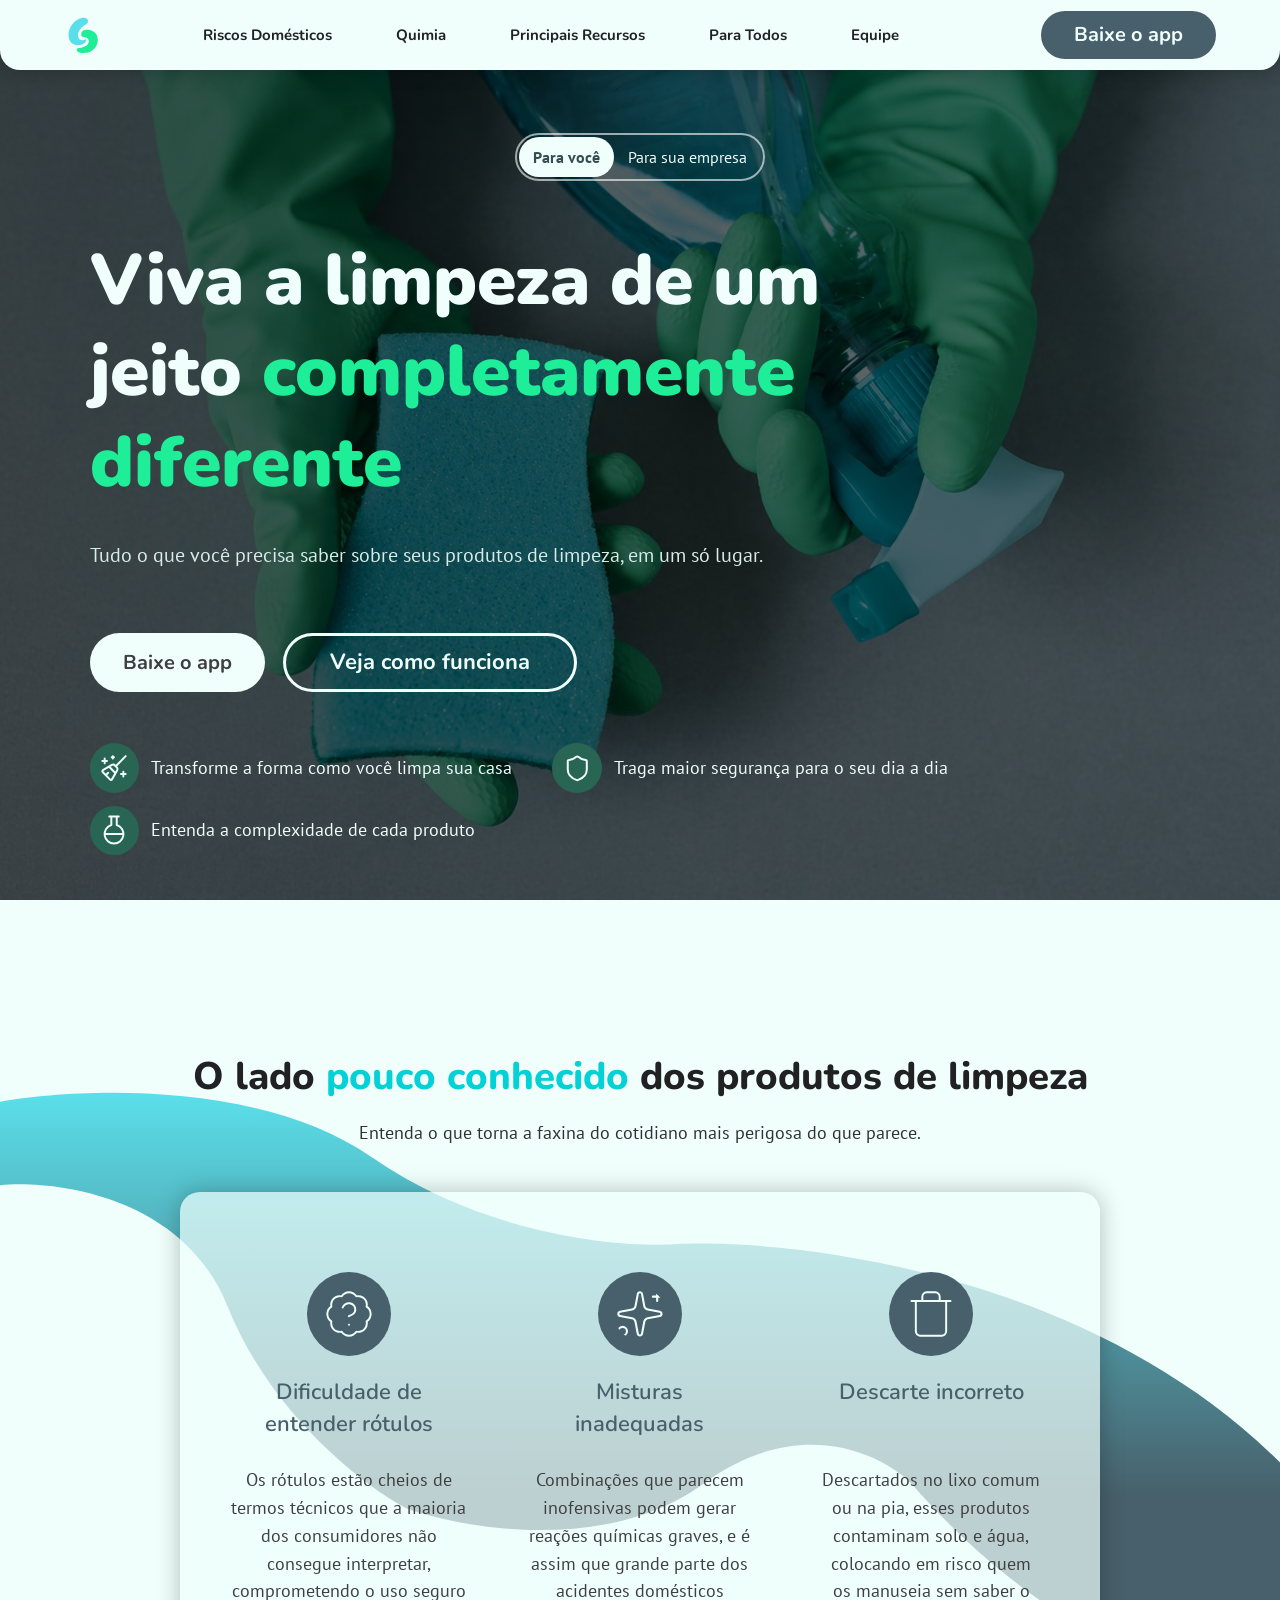
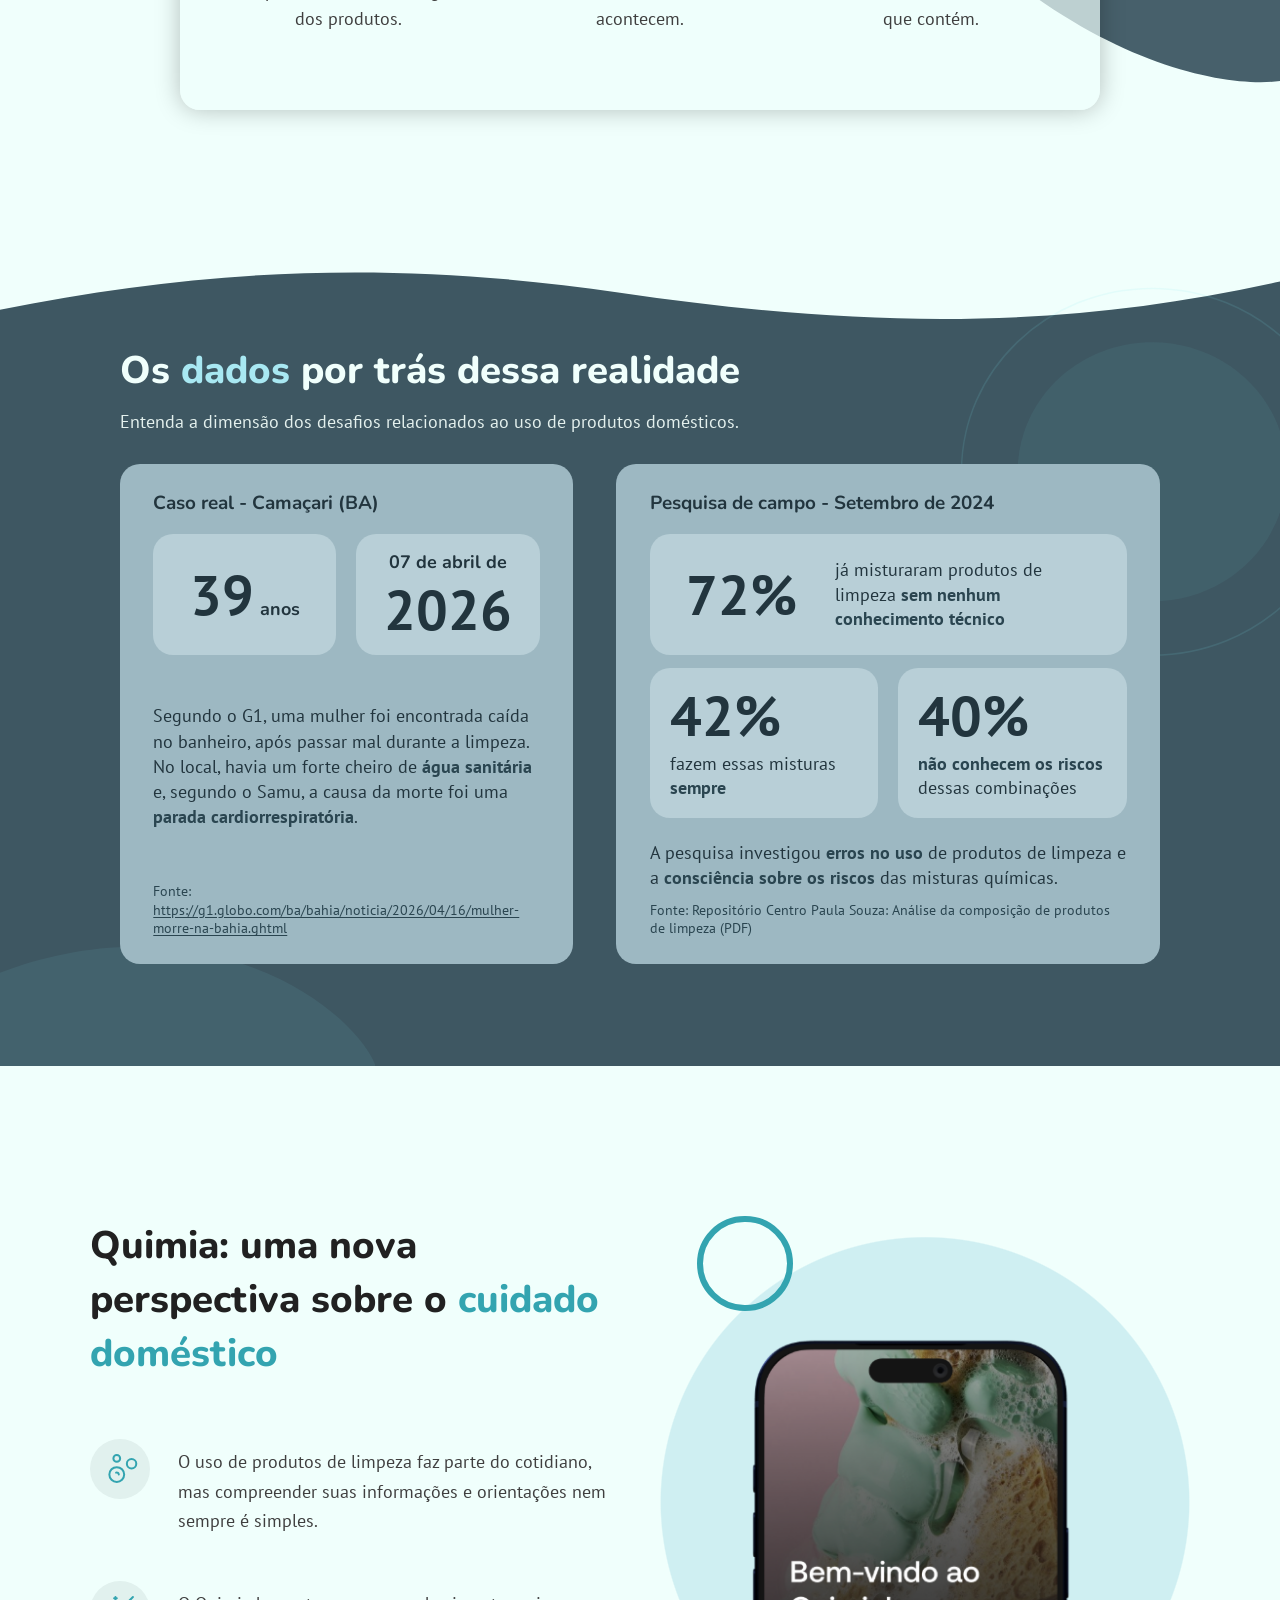
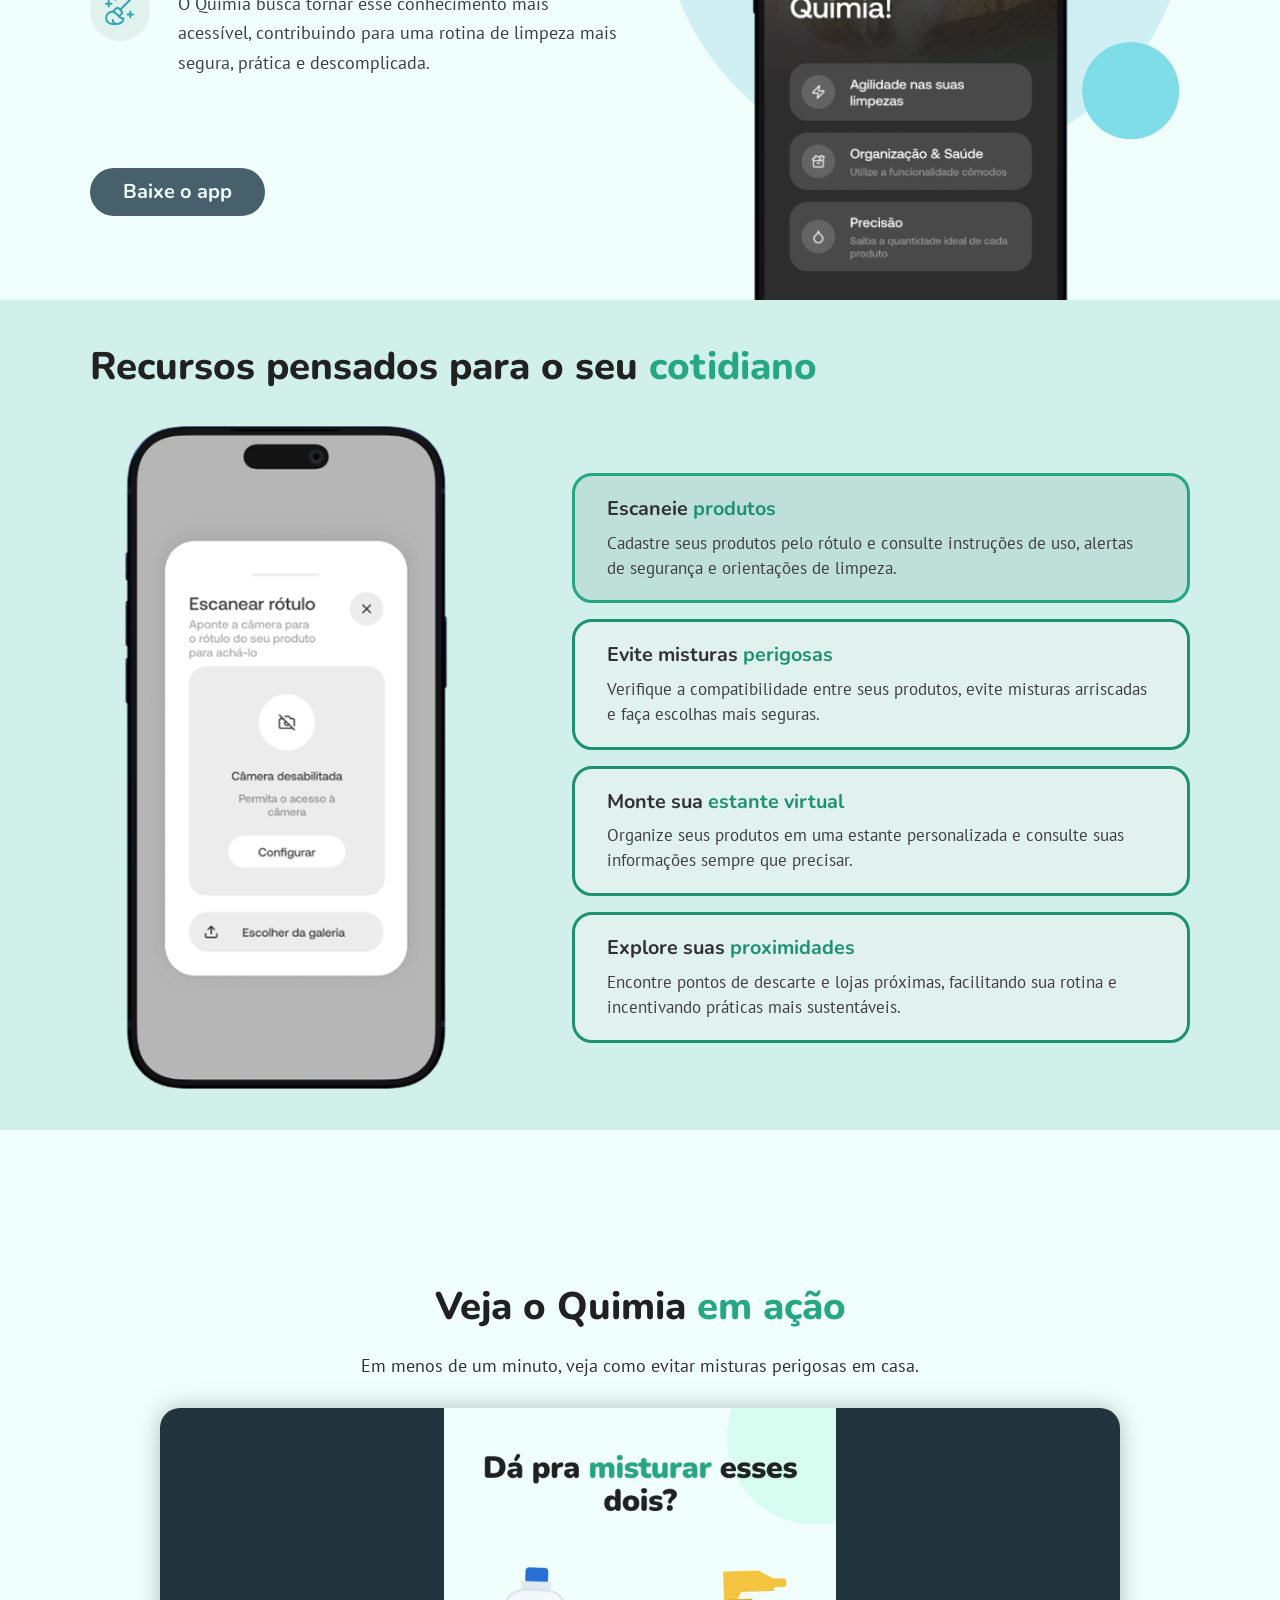
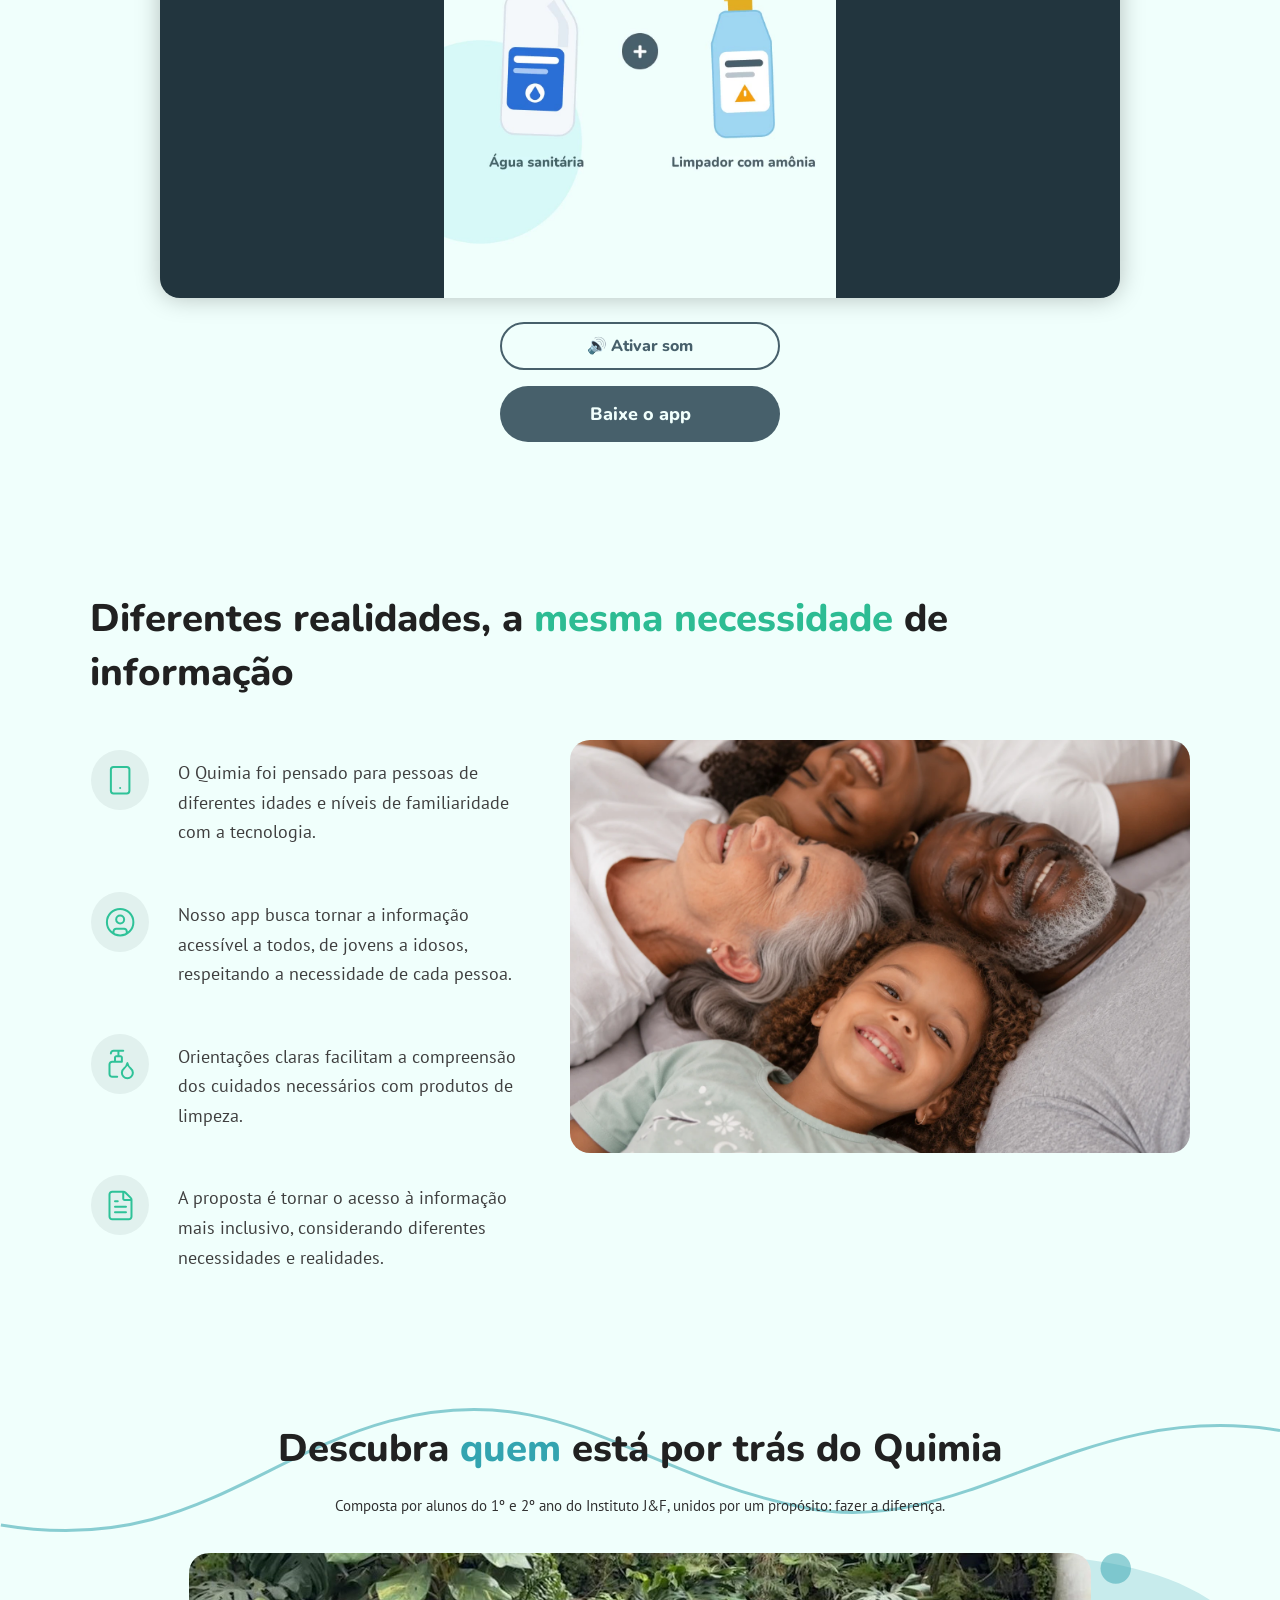
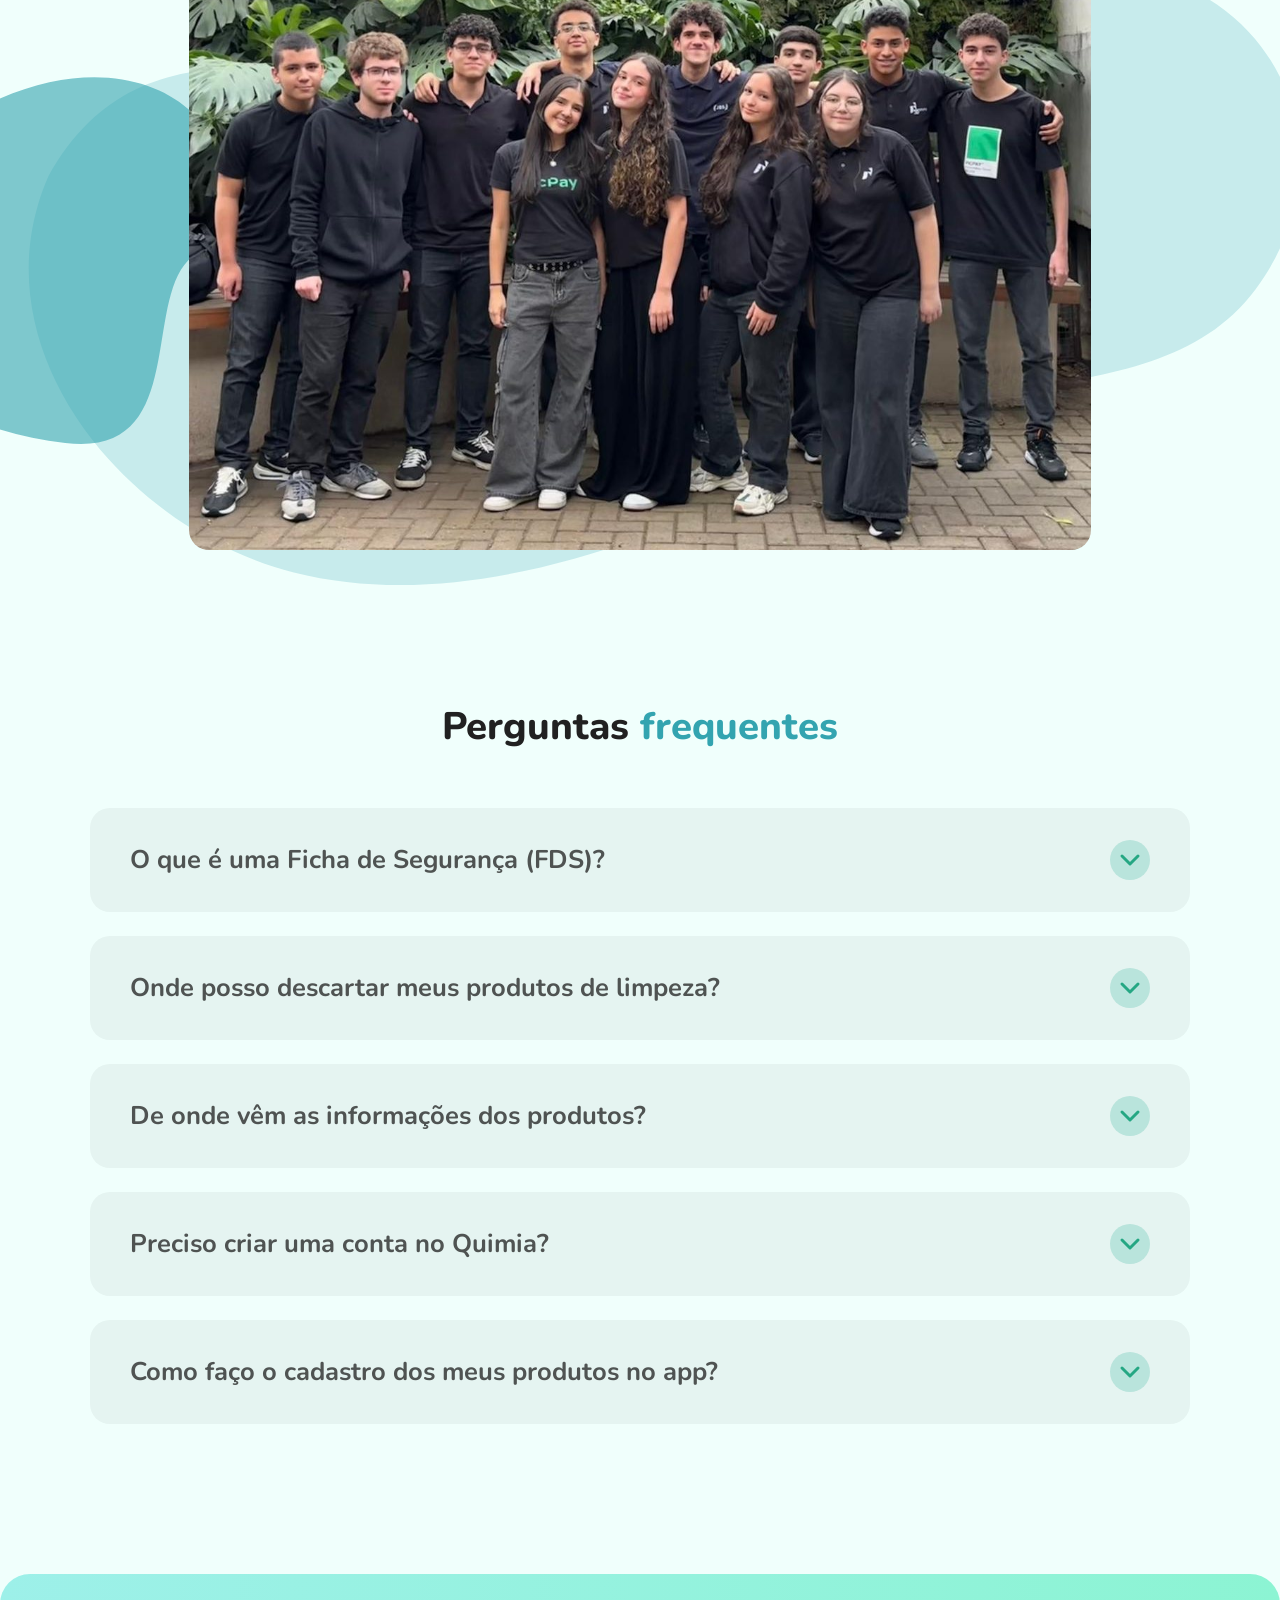
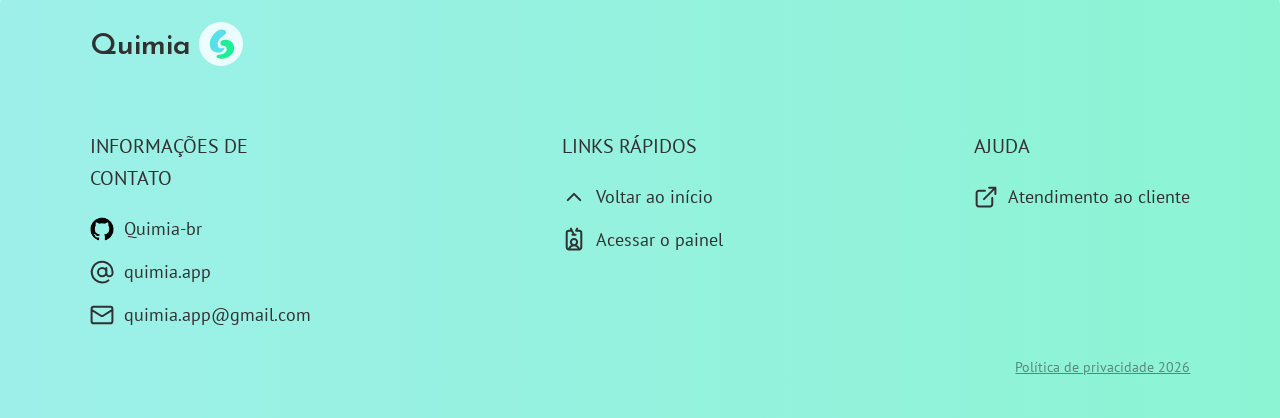
==== commit 1da81fd7: "perf: host the fonts on the site instead of using Google Fonts Nunito (normal and italic), PT Sans (" ====
--- a/site/index.html
+++ b/site/index.html
@@ -7,9 +7,6 @@
   <meta name="description" content="Quimia: tudo o que você precisa saber sobre seus produtos de limpeza, em um só lugar.">
   <title>Principal - Quimia</title>
   <link rel="icon" type="image/svg+xml" href="assets/user/icons/logo.svg">
-  <link rel="preconnect" href="https://fonts.googleapis.com">
-  <link rel="preconnect" href="https://fonts.gstatic.com" crossorigin>
-  <link href="https://fonts.googleapis.com/css2?family=Nunito:ital,wght@0,200..1000;1,200..1000&family=PT+Sans:ital,wght@0,400;0,700;1,400;1,700&family=Reem+Kufi:wght@400..700&display=swap" rel="stylesheet">
   <link rel="stylesheet" href="css/user.css">
 </head>
 
--- a/site/css/user.css
+++ b/site/css/user.css
@@ -1,3 +1,49 @@
+/* Fontes hospedadas no próprio site (licença OFL), só o subconjunto latino: cobre o português */
+@font-face {
+  font-family: "Nunito";
+  font-style: normal;
+  font-weight: 200 1000;
+  font-display: swap;
+  src: url("../assets/fonts/nunito-variable.woff2") format("woff2");
+  unicode-range: U+0000-00FF, U+0131, U+0152-0153, U+02BB-02BC, U+02C6, U+02DA, U+02DC, U+0304, U+0308, U+0329, U+2000-206F, U+20AC, U+2122, U+2191, U+2193, U+2212, U+2215, U+FEFF, U+FFFD;
+}
+
+@font-face {
+  font-family: "Nunito";
+  font-style: italic;
+  font-weight: 200 1000;
+  font-display: swap;
+  src: url("../assets/fonts/nunito-italic-variable.woff2") format("woff2");
+  unicode-range: U+0000-00FF, U+0131, U+0152-0153, U+02BB-02BC, U+02C6, U+02DA, U+02DC, U+0304, U+0308, U+0329, U+2000-206F, U+20AC, U+2122, U+2191, U+2193, U+2212, U+2215, U+FEFF, U+FFFD;
+}
+
+@font-face {
+  font-family: "PT Sans";
+  font-style: normal;
+  font-weight: 400;
+  font-display: swap;
+  src: url("../assets/fonts/pt-sans-400.woff2") format("woff2");
+  unicode-range: U+0000-00FF, U+0131, U+0152-0153, U+02BB-02BC, U+02C6, U+02DA, U+02DC, U+0304, U+0308, U+0329, U+2000-206F, U+20AC, U+2122, U+2191, U+2193, U+2212, U+2215, U+FEFF, U+FFFD;
+}
+
+@font-face {
+  font-family: "PT Sans";
+  font-style: normal;
+  font-weight: 700;
+  font-display: swap;
+  src: url("../assets/fonts/pt-sans-700.woff2") format("woff2");
+  unicode-range: U+0000-00FF, U+0131, U+0152-0153, U+02BB-02BC, U+02C6, U+02DA, U+02DC, U+0304, U+0308, U+0329, U+2000-206F, U+20AC, U+2122, U+2191, U+2193, U+2212, U+2215, U+FEFF, U+FFFD;
+}
+
+@font-face {
+  font-family: "Reem Kufi";
+  font-style: normal;
+  font-weight: 400 700;
+  font-display: swap;
+  src: url("../assets/fonts/reem-kufi-variable.woff2") format("woff2");
+  unicode-range: U+0000-00FF, U+0131, U+0152-0153, U+02BB-02BC, U+02C6, U+02DA, U+02DC, U+0304, U+0308, U+0329, U+2000-206F, U+20AC, U+2122, U+2191, U+2193, U+2212, U+2215, U+FEFF, U+FFFD;
+}
+
 /* Using :root */
 :root {
   --font-title: "Nunito", sans-serif;
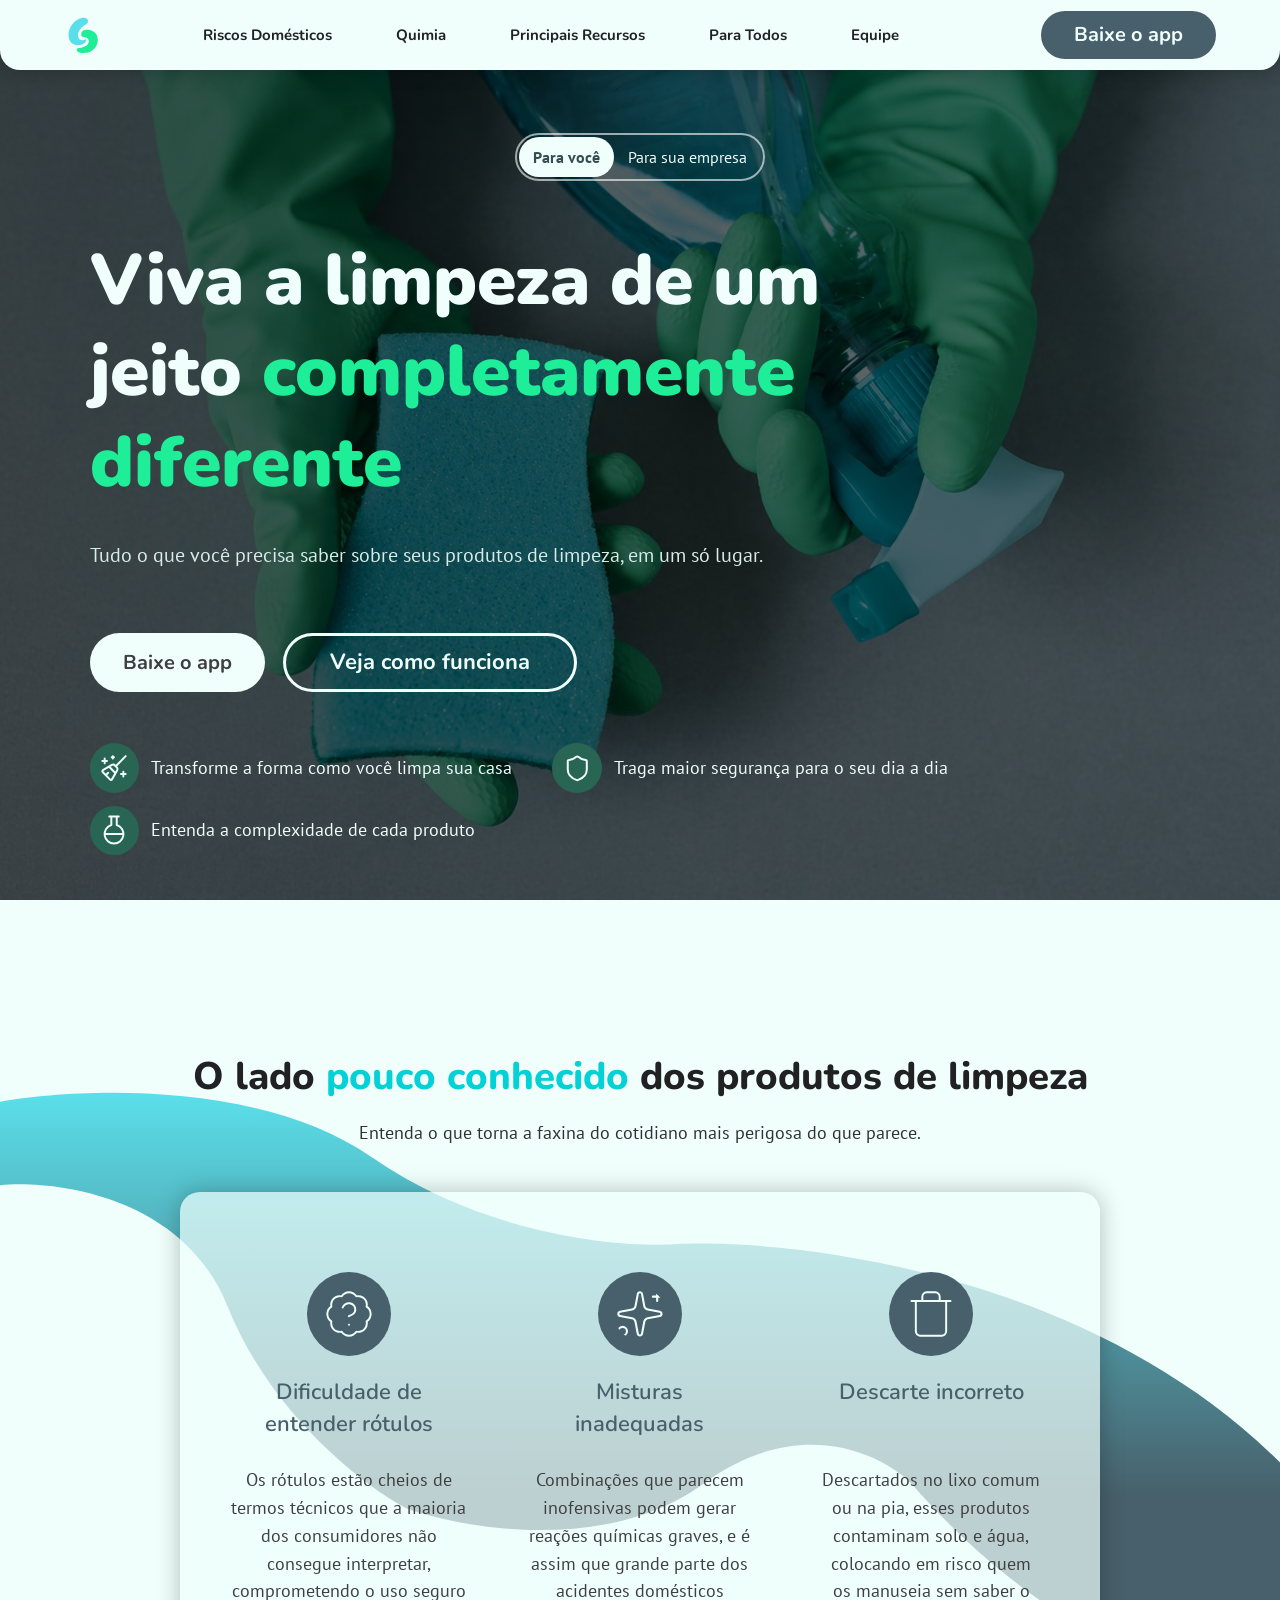
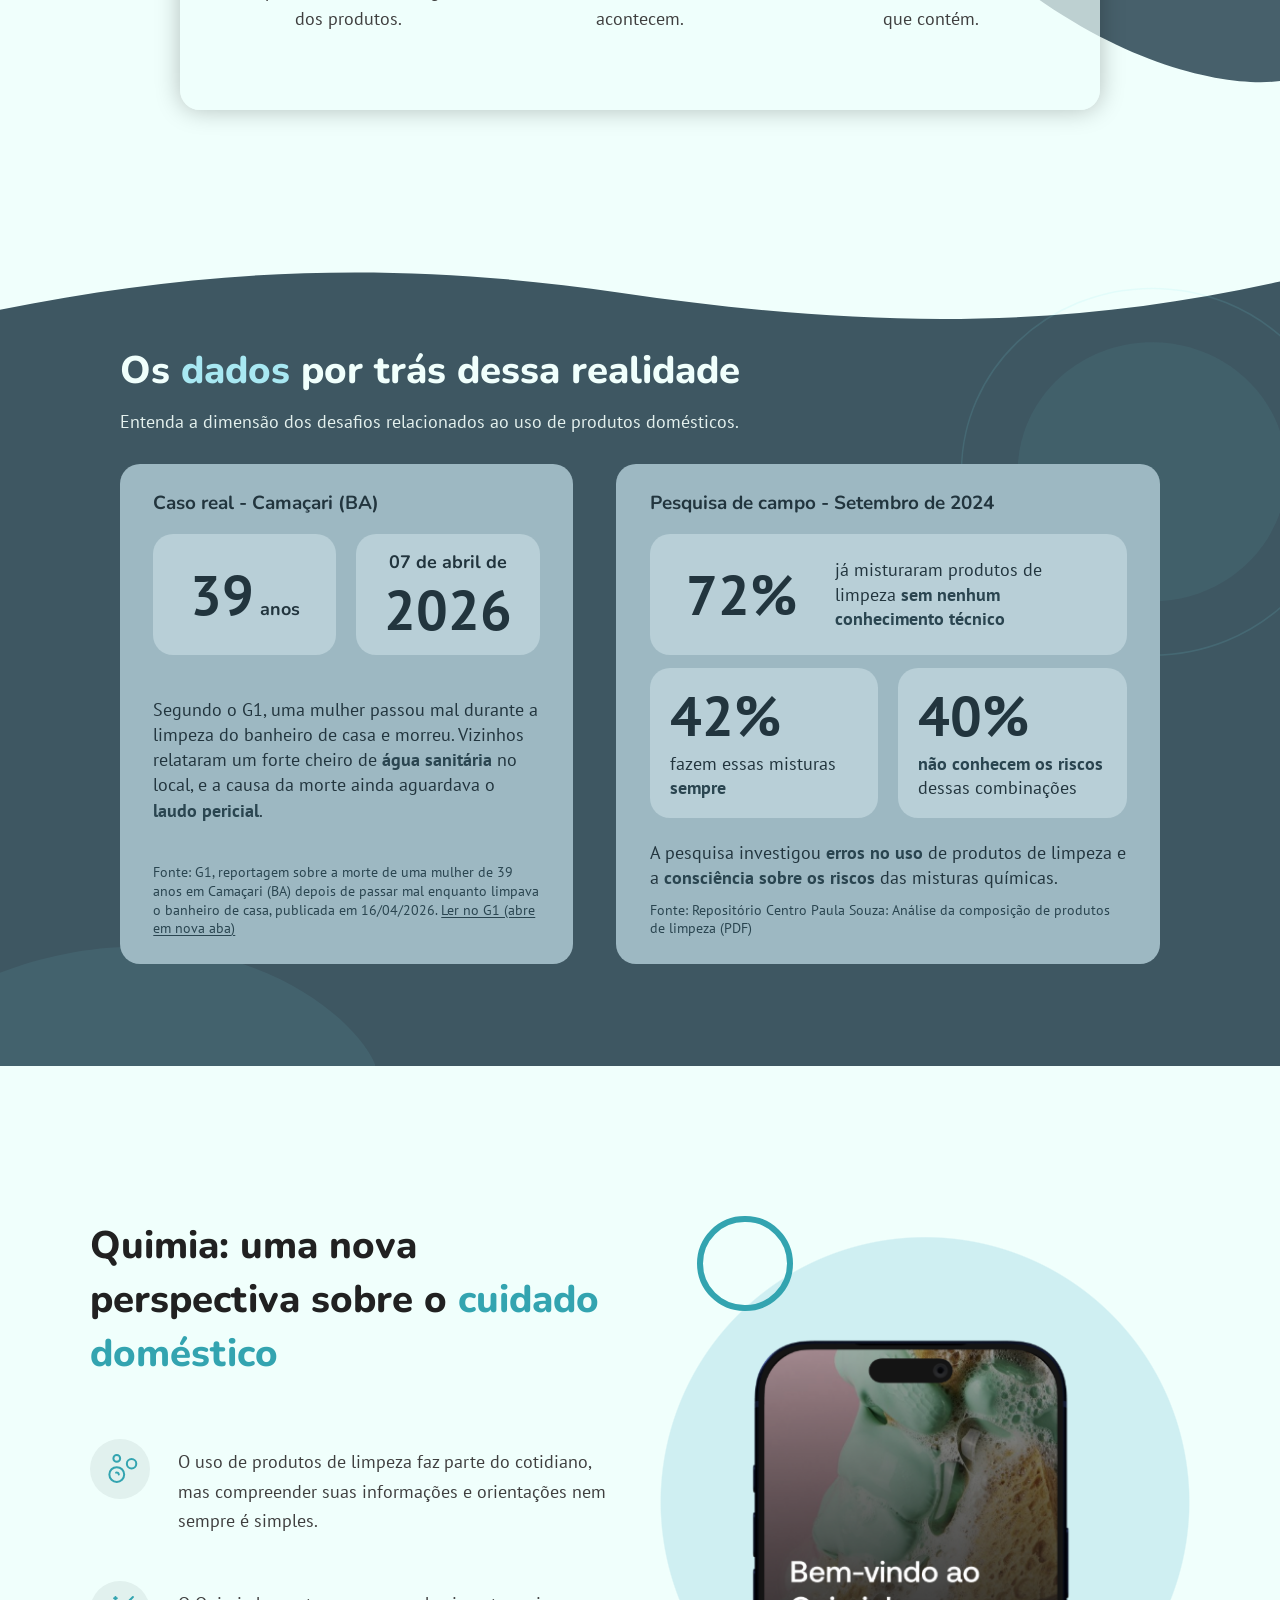
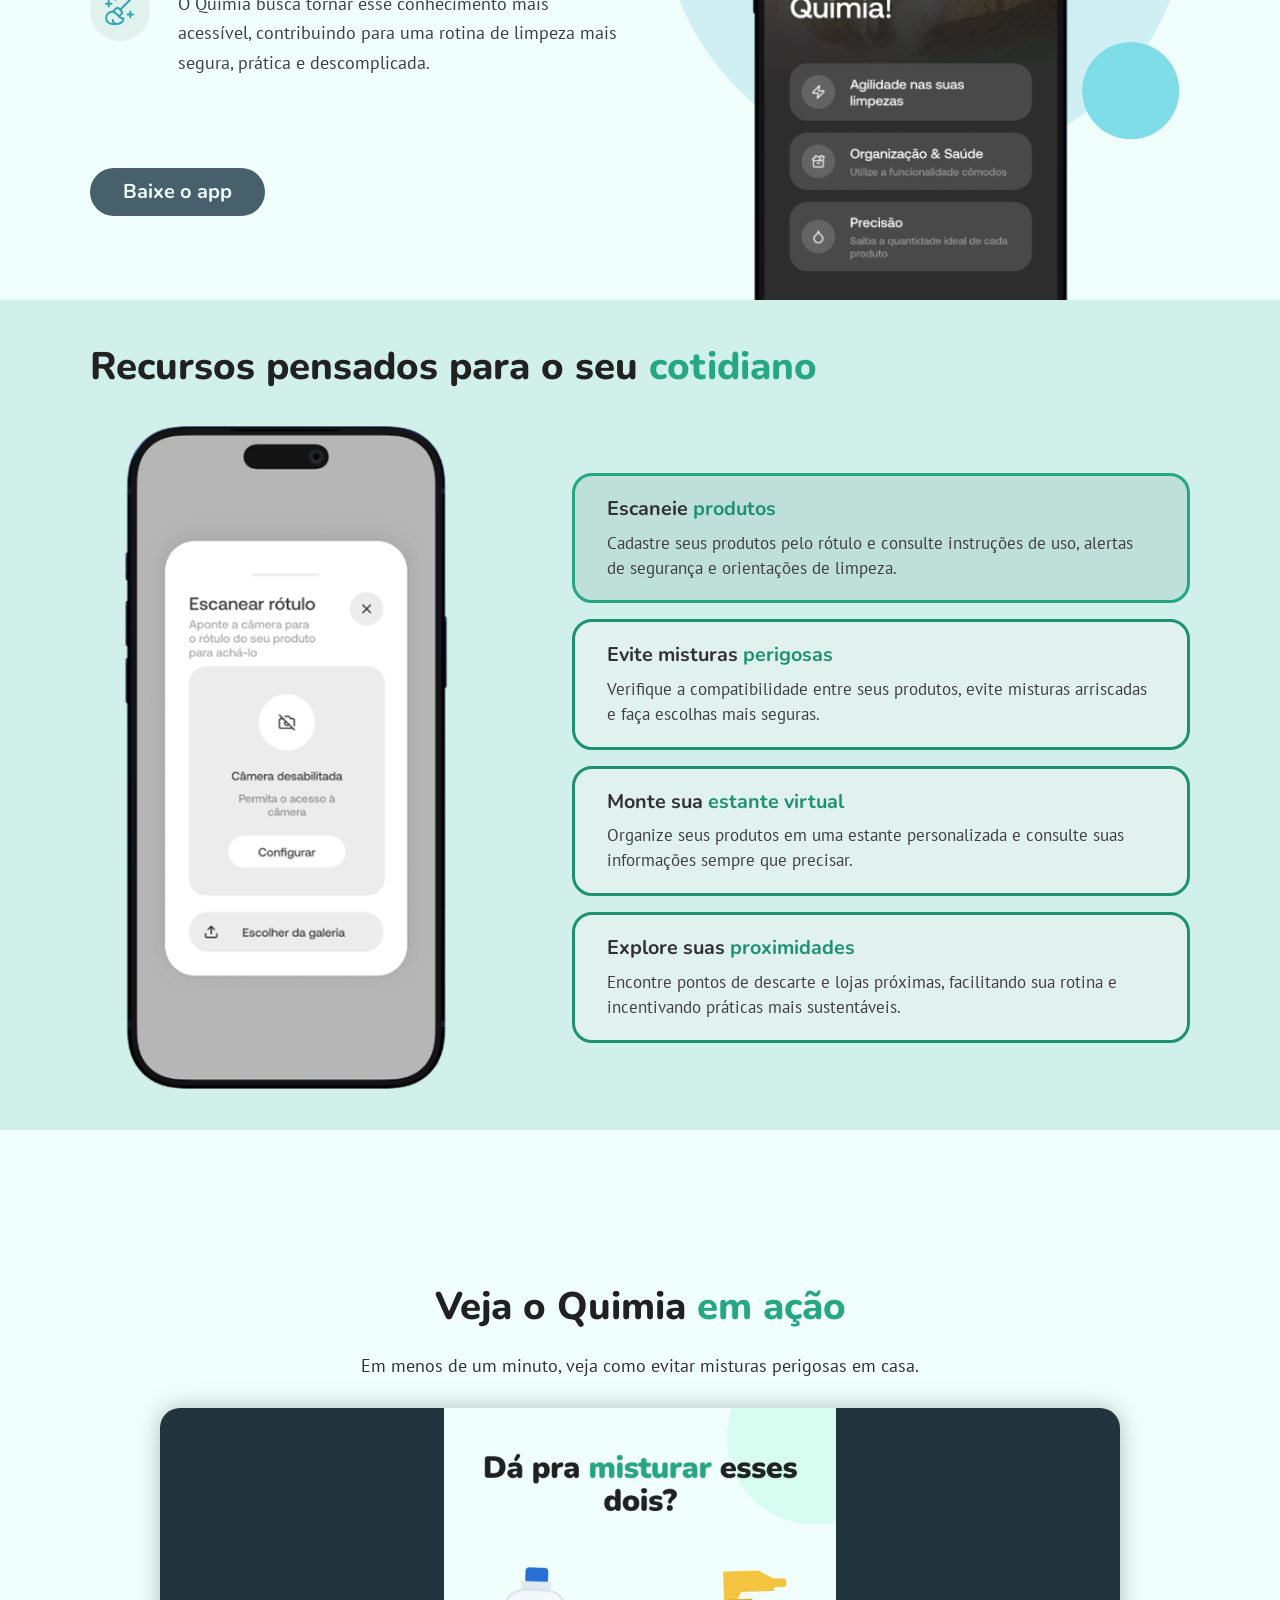
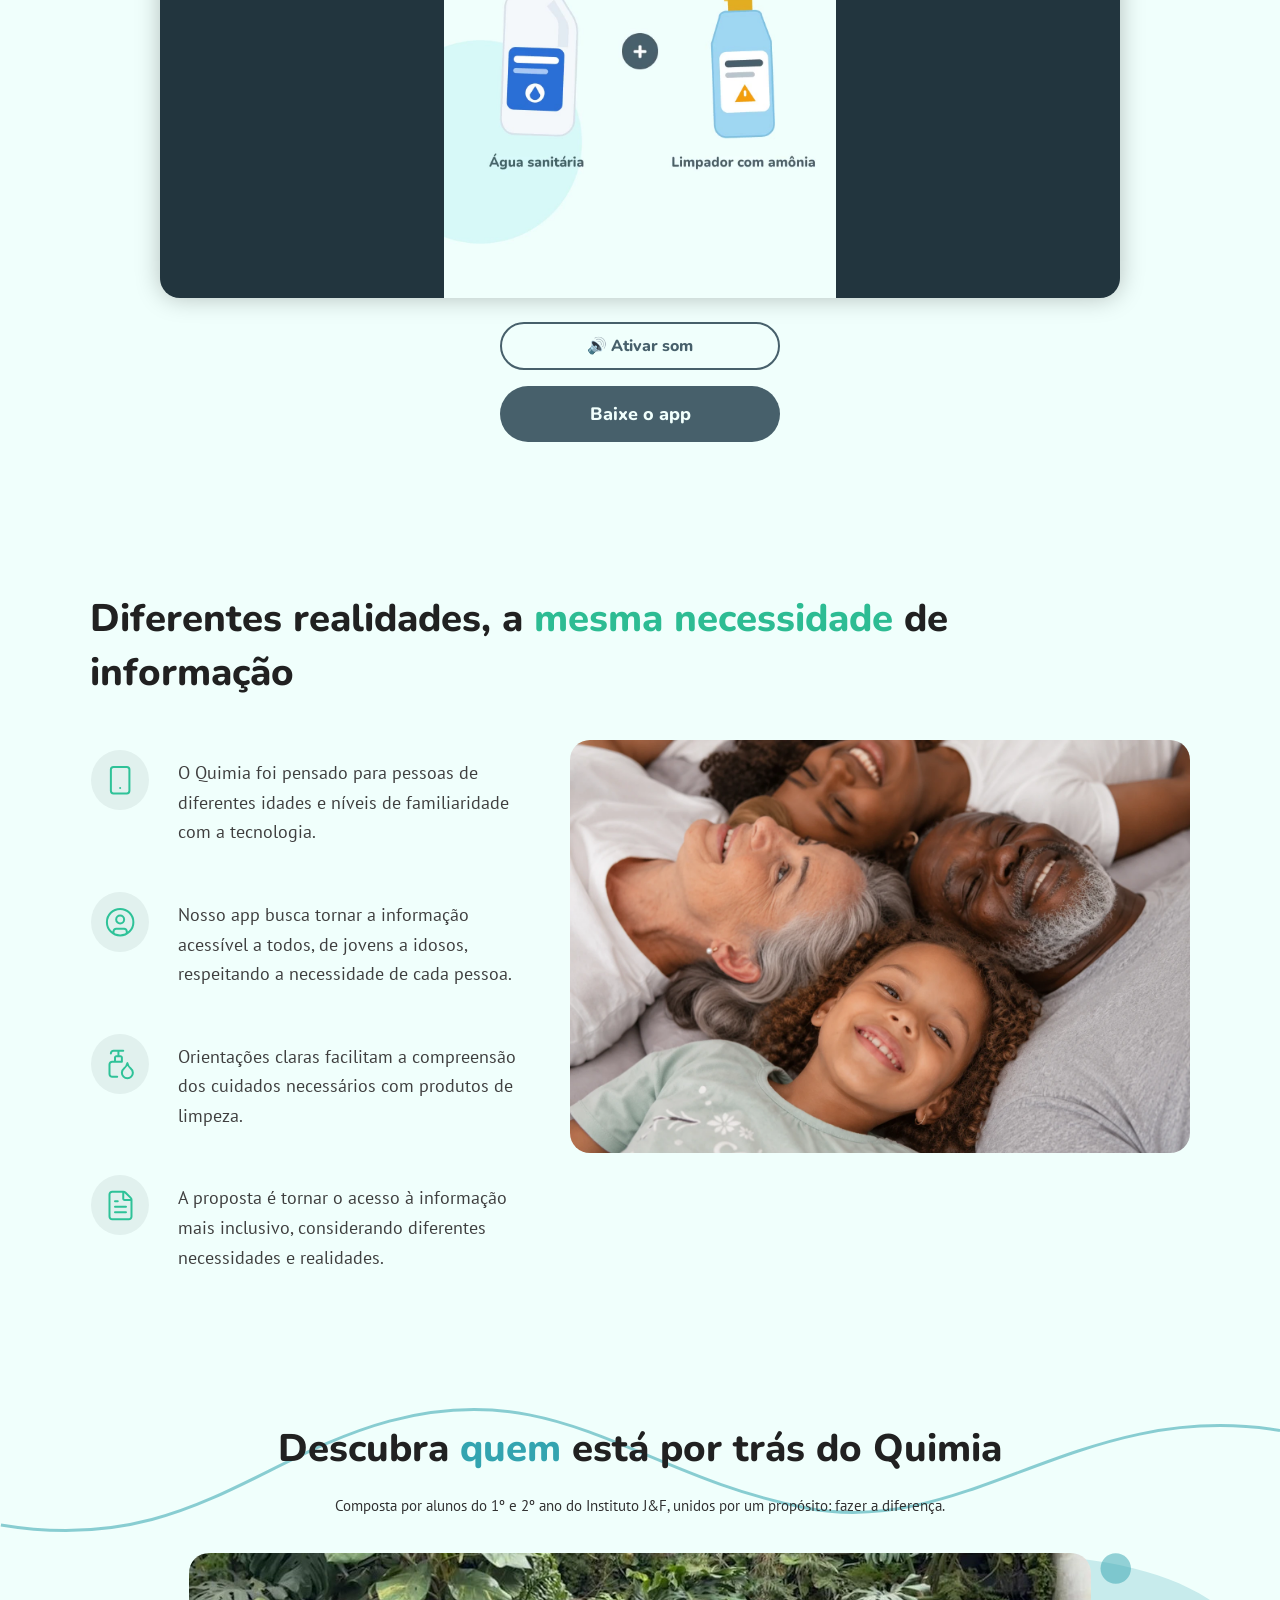
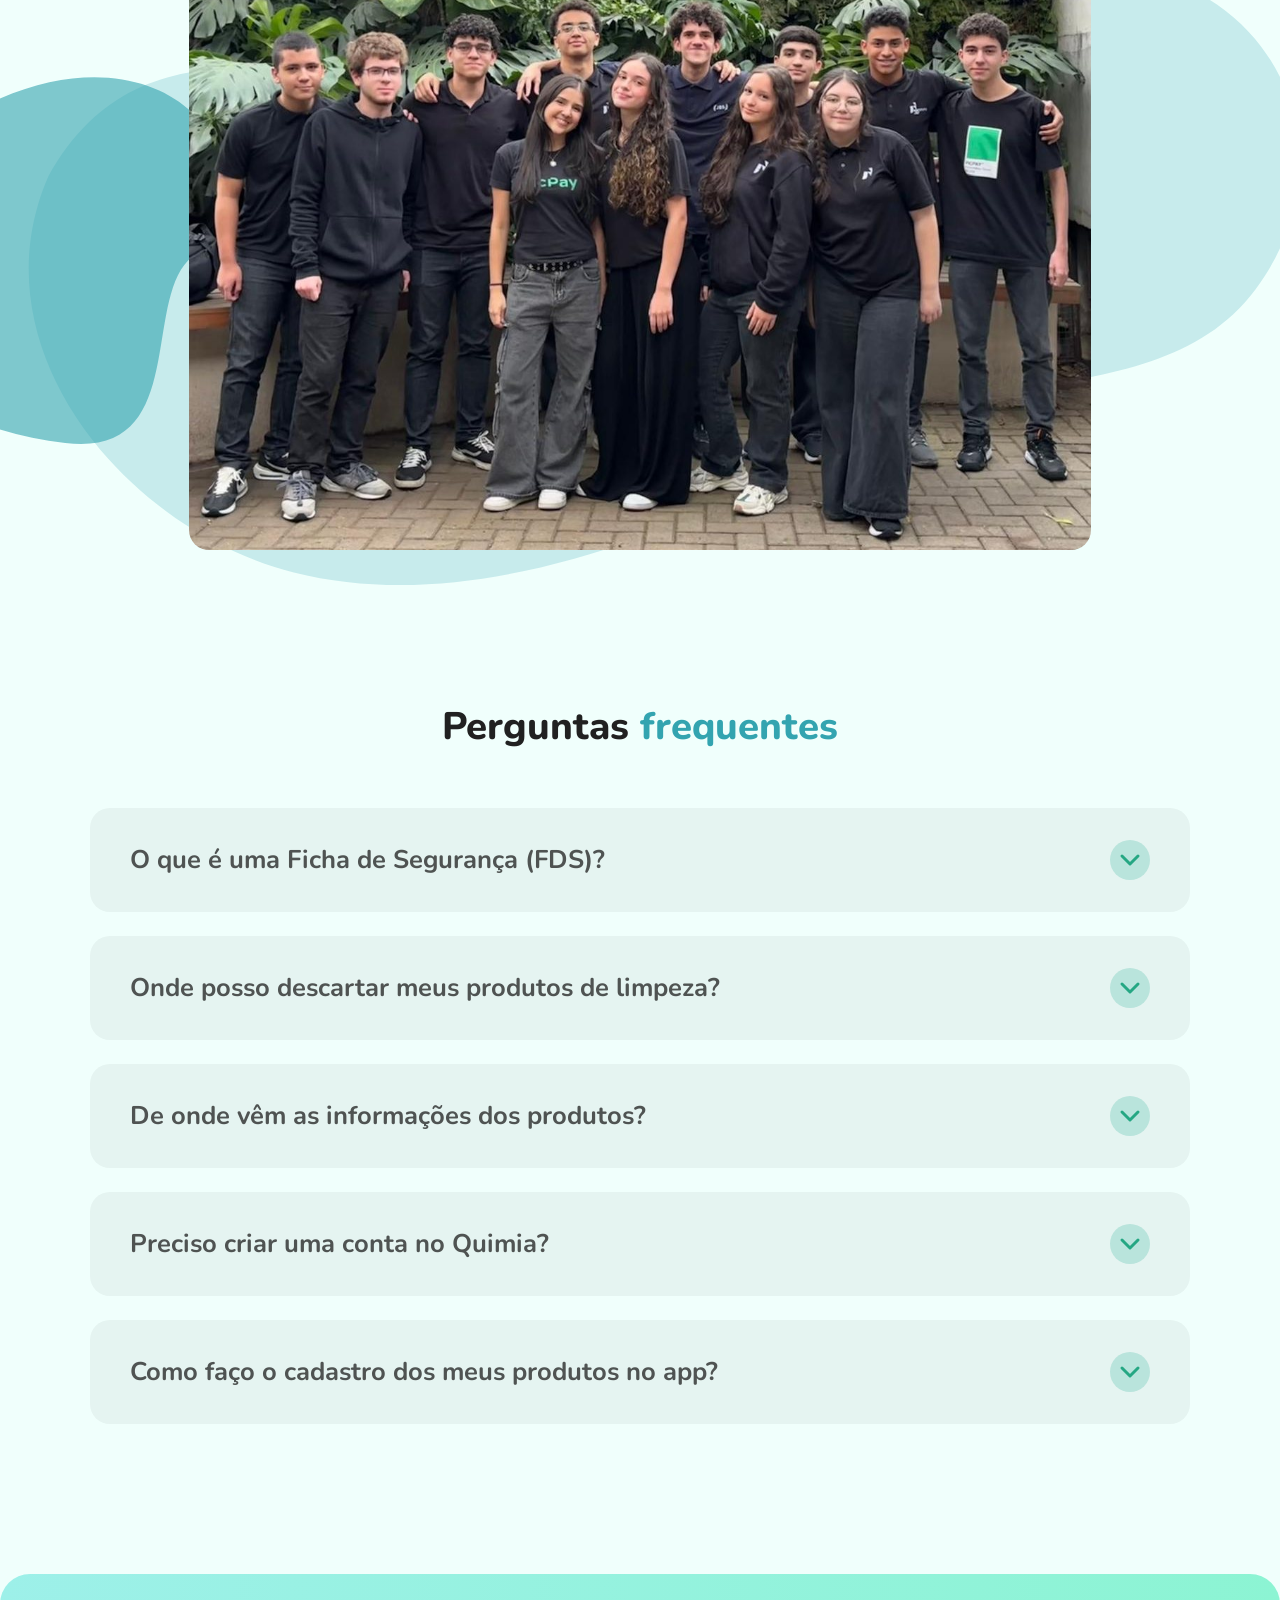
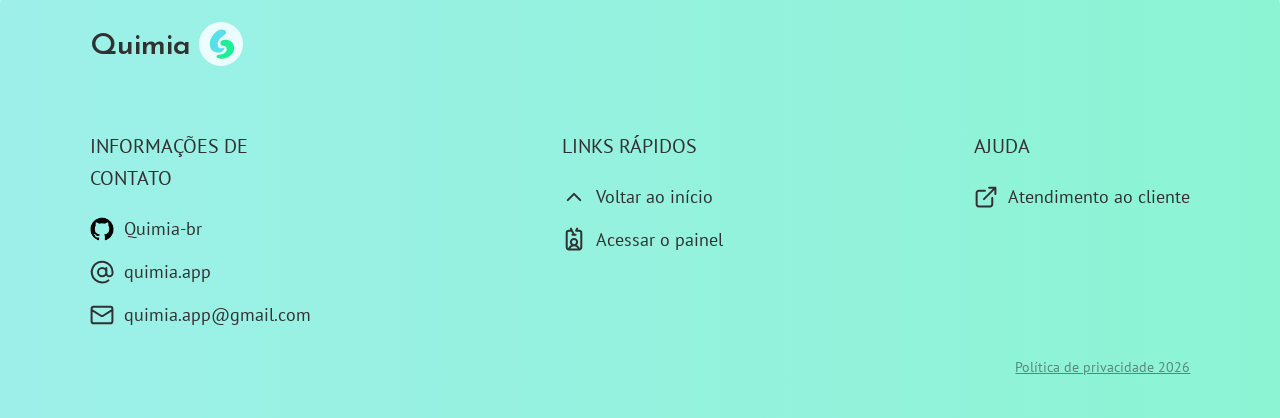
==== commit 44f17d20: "Merge branch 'develop' into chore/site-folder-local-fonts-ci Resolves the conflicts in the page head" ====
--- a/site/index.html
+++ b/site/index.html
@@ -4,8 +4,34 @@
 <head>
   <meta charset="UTF-8">
   <meta name="viewport" content="width=device-width, initial-scale=1.0">
-  <meta name="description" content="Quimia: tudo o que você precisa saber sobre seus produtos de limpeza, em um só lugar.">
-  <title>Principal - Quimia</title>
+  <meta name="description" content="O Quimia ajuda você a entender rótulos, evitar misturas perigosas de produtos de limpeza e organizar sua estante virtual. Baixe o app e limpe com segurança.">
+  <title>Quimia | Evite misturas perigosas de produtos de limpeza</title>
+  <link rel="canonical" href="https://quimia.tech/">
+  <meta property="og:type" content="website">
+  <meta property="og:site_name" content="Quimia">
+  <meta property="og:locale" content="pt_BR">
+  <meta property="og:title" content="Quimia | Evite misturas perigosas de produtos de limpeza">
+  <meta property="og:description" content="O Quimia ajuda você a entender rótulos, evitar misturas perigosas de produtos de limpeza e organizar sua estante virtual. Baixe o app e limpe com segurança.">
+  <meta property="og:url" content="https://quimia.tech/">
+  <meta property="og:image" content="https://quimia.tech/assets/share/og-image.jpg">
+  <meta property="og:image:width" content="1200">
+  <meta property="og:image:height" content="630">
+  <meta name="twitter:card" content="summary_large_image">
+  <meta name="twitter:title" content="Quimia | Evite misturas perigosas de produtos de limpeza">
+  <meta name="twitter:description" content="O Quimia ajuda você a entender rótulos, evitar misturas perigosas de produtos de limpeza e organizar sua estante virtual. Baixe o app e limpe com segurança.">
+  <meta name="twitter:image" content="https://quimia.tech/assets/share/og-image.jpg">
+  <script type="application/ld+json">
+  {
+    "@context": "https://schema.org",
+    "@type": "SoftwareApplication",
+    "name": "Quimia",
+    "applicationCategory": "UtilitiesApplication",
+    "operatingSystem": "Android, iOS",
+    "inLanguage": "pt-BR",
+    "url": "https://quimia.tech/",
+    "description": "Aplicativo para consultar informações e alertas de segurança de produtos de limpeza, verificar a compatibilidade entre eles e evitar misturas perigosas."
+  }
+  </script>
   <link rel="icon" type="image/svg+xml" href="assets/user/icons/logo.svg">
   <link rel="stylesheet" href="css/user.css">
 </head>
@@ -106,8 +132,8 @@
               </time>
             </p>
           </div>
-          <p class="data-text">Segundo o G1, uma mulher foi encontrada caída no banheiro, após passar mal durante a limpeza. No local, havia um forte cheiro de <strong>água sanitária</strong> e, segundo o Samu, a causa da morte foi uma <strong>parada cardiorrespiratória</strong>.</p>
-          <p class="data-source">Fonte: <a href="https://g1.globo.com/ba/bahia/noticia/2026/04/16/mulher-morre-na-bahia.ghtml" target="_blank" rel="noopener noreferrer">https://g1.globo.com/ba/bahia/noticia/2026/04/16/mulher-morre-na-bahia.ghtml</a></p>
+          <p class="data-text">Segundo o G1, uma mulher passou mal durante a limpeza do banheiro de casa e morreu. Vizinhos relataram um forte cheiro de <strong>água sanitária</strong> no local, e a causa da morte ainda aguardava o <strong>laudo pericial</strong>.</p>
+          <p class="data-source">Fonte: G1, reportagem sobre a morte de uma mulher de 39 anos em Camaçari (BA) depois de passar mal enquanto limpava o banheiro de casa, publicada em <time datetime="2026-04-16">16/04/2026</time>. <a href="https://g1.globo.com/ba/bahia/noticia/2026/04/16/mulher-morre-na-bahia.ghtml" target="_blank" rel="noopener noreferrer">Ler no G1 (abre em nova aba)</a></p>
         </article>
         <article class="data-card data-survey" aria-labelledby="data-survey-title">
           <h3 class="data-card-title" id="data-survey-title">Pesquisa de campo - Setembro de 2024</h3>
